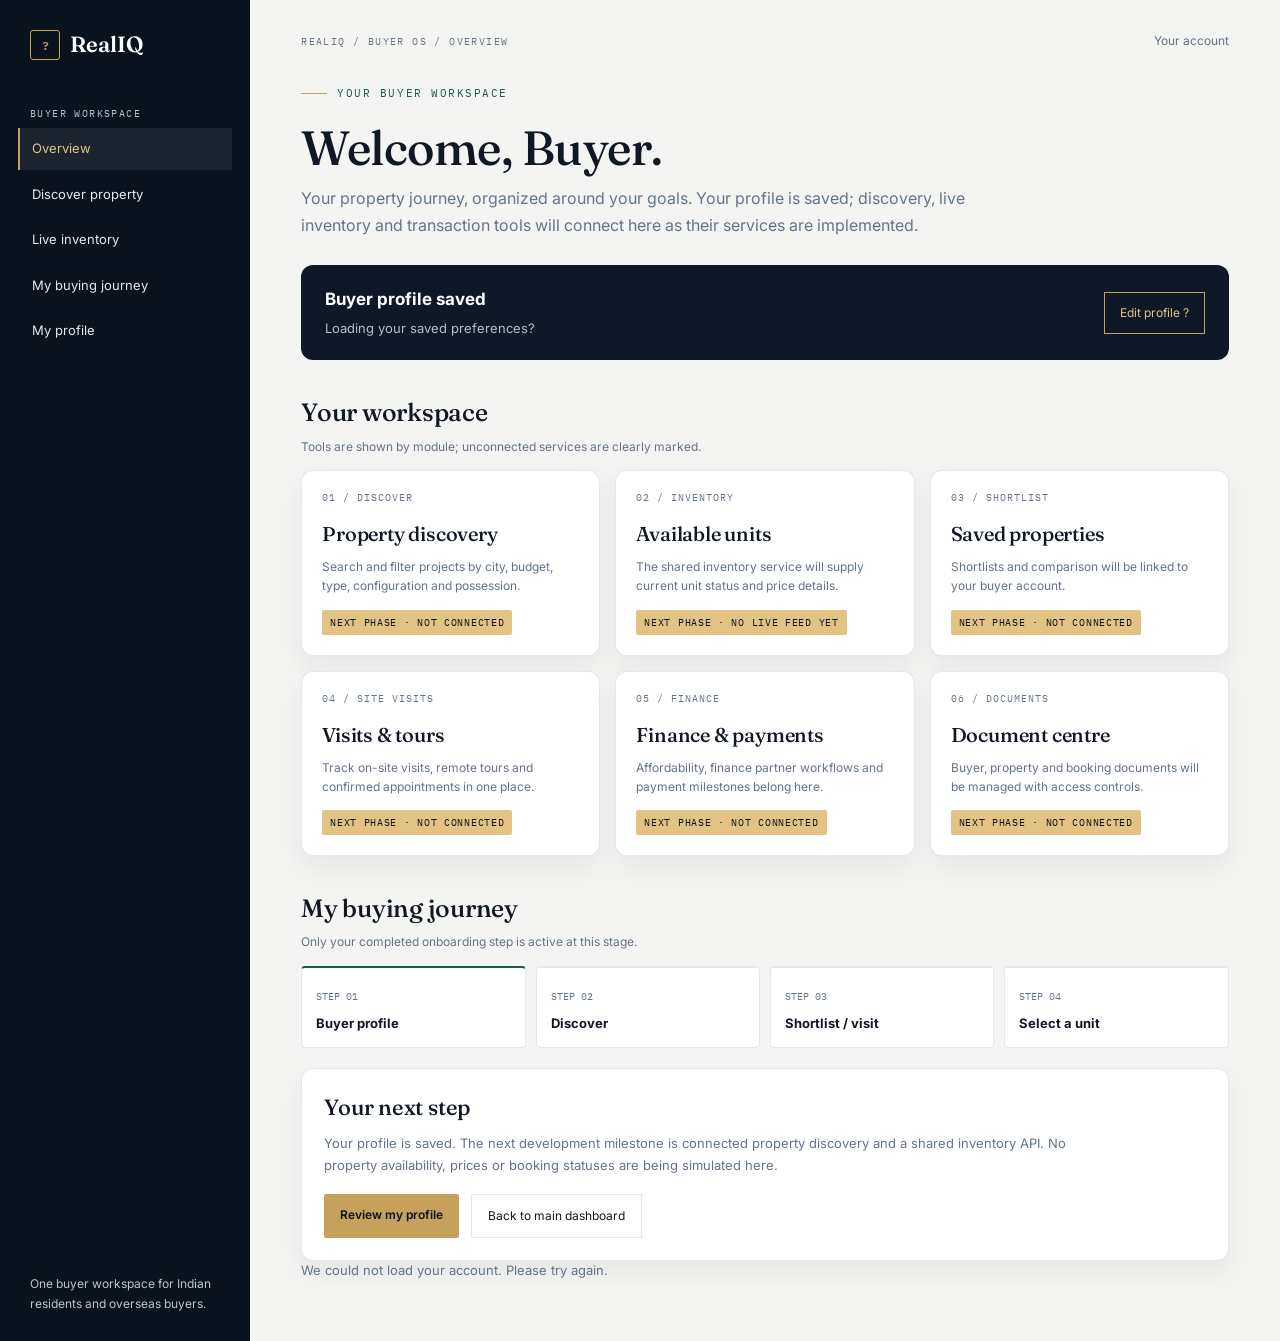
==== buyer-dashboard.html @ 3726ab75 "feat(buyer): add Buyer OS foundation" ====
<!DOCTYPE html>
<html lang="en">
<head>
  <meta charset="UTF-8">
  <meta name="viewport" content="width=device-width, initial-scale=1.0">
  <title>Buyer OS | RealIQ</title>
  <link rel="icon" type="image/svg+xml" href="/favicon.svg">
  <link rel="preconnect" href="https://fonts.googleapis.com">
  <link href="https://fonts.googleapis.com/css2?family=Fraunces:opsz,wght@9..144,300..700&family=Inter:wght@400;500;600;700&family=IBM+Plex+Mono:wght@400;500&display=swap" rel="stylesheet">
  <link rel="stylesheet" href="/styles.css">
  <style>
    body{min-height:100vh;background:var(--paper);color:var(--ink)}
    .layout{display:grid;grid-template-columns:250px minmax(0,1fr);min-height:100vh}
    .sidebar{background:var(--navy-950);color:var(--white);padding:28px 18px;display:flex;flex-direction:column}
    .sidebar .logo{color:var(--white);padding:0 12px 28px}
    .side-label{font:10px 'IBM Plex Mono',monospace;letter-spacing:.14em;text-transform:uppercase;color:#b9c3cc;padding:18px 12px 8px}
    .side-nav{display:grid;gap:4px}
    .side-nav a{display:block;padding:11px 12px;color:#e3e8eb;text-decoration:none;font-size:13px;border-left:2px solid transparent}
    .side-nav a.active{border-left-color:var(--brass);background:rgba(255,255,255,.07);color:var(--brass-light)}
    .side-nav a:hover{background:rgba(255,255,255,.06)}
    .side-bottom{margin-top:auto;padding:24px 12px 0;color:#bdc5cc;font-size:12px;line-height:1.6}
    .main{min-width:0;padding:32px clamp(18px,4vw,54px) 60px}
    .topbar{display:flex;align-items:center;justify-content:space-between;gap:16px;margin-bottom:36px}
    .breadcrumb{font:10px 'IBM Plex Mono',monospace;text-transform:uppercase;letter-spacing:.14em;color:var(--slate)}
    .user-chip{font-size:12px;color:var(--slate)}
    .eyebrow{font:11px 'IBM Plex Mono',monospace;letter-spacing:.14em;text-transform:uppercase;color:var(--emerald)}
    h1{font-size:clamp(34px,4vw,48px);line-height:1.1;margin:10px 0}
    .lead{max-width:670px;color:var(--slate);line-height:1.7}
    .profile-banner{margin:26px 0;background:var(--navy-900);color:var(--white);border-radius:12px;padding:22px 24px;display:flex;align-items:center;justify-content:space-between;gap:20px;flex-wrap:wrap}
    .profile-banner strong{display:block;font-size:17px;margin-bottom:5px}
    .profile-banner p{color:rgba(255,255,255,0.72);font-size:13px;margin:0;line-height:1.6}
    .edit-link{padding:11px 15px;border:1px solid var(--brass);color:var(--brass-light);text-decoration:none;font-size:12px;white-space:nowrap}
    .section-head{display:flex;align-items:end;justify-content:space-between;gap:14px;margin:34px 0 14px}
    .section-head h2{font-size:25px;margin:0}
    .section-head p{font-size:12px;color:var(--slate);margin:5px 0 0}
    .grid{display:grid;grid-template-columns:repeat(3,minmax(0,1fr));gap:15px}
    .tile{background:var(--white);border:1px solid var(--line);border-radius:12px;padding:20px;min-height:142px;box-shadow:0 12px 26px rgba(16,24,38,0.06);transition:transform .2s ease,box-shadow .2s ease}
    .tile-label{font:10px 'IBM Plex Mono',monospace;letter-spacing:.1em;text-transform:uppercase;color:var(--slate)}
    .tile h3{font-size:20px;margin:15px 0 8px}
    .tile p{font-size:12px;line-height:1.6;color:var(--slate);margin:0}
    .tile .coming{display:inline-block;margin-top:14px;font:10px 'IBM Plex Mono',monospace;text-transform:uppercase;letter-spacing:.07em;color:var(--navy-950);background:var(--brass-light);padding:6px 8px;border-radius:2px}
    .journey{display:grid;grid-template-columns:repeat(4,minmax(0,1fr));gap:10px}
    .journey-step{border:1px solid var(--line);border-top:2px solid var(--paper-dim);border-radius:4px;background:var(--white);padding:14px}
    .journey-step.current{border-top-color:var(--emerald)}
    .journey-step span{font:10px 'IBM Plex Mono',monospace;color:var(--slate)}
    .journey-step strong{display:block;font-size:13px;margin-top:8px}
    .next-panel{margin-top:20px;background:var(--white);border:1px solid var(--line);border-radius:12px;padding:22px;box-shadow:0 12px 26px rgba(16,24,38,0.06)}
    .next-panel h3{font-size:22px;margin:0 0 8px}
    .next-panel p{font-size:13px;color:var(--slate);line-height:1.7;margin:0;max-width:760px}
    .footer-actions{display:flex;gap:12px;flex-wrap:wrap;margin-top:18px}
    .action-link{display:inline-block;padding:12px 16px;background:var(--brass);color:var(--navy-950);border-radius:2px;text-decoration:none;font-size:12px;font-weight:600;transition:background .2s}
    .action-secondary{display:inline-block;padding:12px 16px;border:1px solid var(--line);color:var(--ink);text-decoration:none;font-size:12px}
    .status{color:var(--slate);font-size:13px}
    .selected-property-panel{margin:20px 0 28px;background:var(--navy-900);color:var(--white);border-radius:12px;padding:22px 24px}
    .selected-property-panel .eyebrow{color:var(--brass-light)}
    .selected-property-panel h2{font-size:24px;line-height:1.3;margin:10px 0}
    .selected-property-panel p{font-size:13px;line-height:1.7;color:rgba(255,255,255,.8);margin:6px 0}
    .selected-property-panel a{display:inline-block;margin-top:10px;color:var(--brass-light);font-size:12px;text-decoration:underline}
    @media(max-width:930px){.layout{grid-template-columns:200px minmax(0,1fr)}.grid{grid-template-columns:repeat(2,minmax(0,1fr))}.journey{grid-template-columns:repeat(2,minmax(0,1fr))}}
    @media(max-width:650px){.layout{grid-template-columns:1fr}.sidebar{padding:15px 16px}.sidebar .logo{padding:0 8px 10px}.side-label,.side-bottom{display:none}.side-nav{grid-template-columns:repeat(2,minmax(0,1fr))}.side-nav a{padding:8px}.main{padding-top:23px}.grid{grid-template-columns:1fr}.topbar{margin-bottom:25px}.journey{grid-template-columns:repeat(2,minmax(0,1fr))}}
  </style>
</head>
<body>
  <div class="layout">
    <aside class="sidebar">
      <a href="/" class="logo" style="text-decoration:none"><span class="mark">?</span>RealIQ</a>
      <div class="side-label">Buyer workspace</div>
      <nav class="side-nav" aria-label="Buyer navigation">
        <a href="/buyer/dashboard" class="active" aria-current="page">Overview</a>
        <a href="#discovery">Discover property</a>
        <a href="/inventory">Live inventory</a>
        <a href="#journey">My buying journey</a>
        <a href="/buyer/onboarding">My profile</a>
      </nav>
      <div class="side-bottom">One buyer workspace for Indian residents and overseas buyers.</div>
    </aside>

    <main class="main">
      <div class="topbar">
        <div class="breadcrumb">RealIQ / Buyer OS / Overview</div>
        <div class="user-chip" id="userLabel">Your account</div>
      </div>

      <section class="selected-property-panel" id="selectedPropertyPanel" hidden aria-live="polite">
        <div class="eyebrow">Selected property</div>
        <h2 id="selectedPropertyTitle">Checking property availability?</h2>
        <p id="selectedPropertyDetails"></p>
        <p>Your selection is not a reservation or purchase. No booking has been made.</p>
        <a href="/inventory">Back to available inventory</a>
      </section>

      <div class="eyebrow" id="buyerTypeLabel">Your buyer workspace</div>
      <h1>Welcome, <span id="buyerName">Buyer</span>.</h1>
      <p class="lead">Your property journey, organized around your goals. Your profile is saved; discovery, live inventory and transaction tools will connect here as their services are implemented.</p>

      <section class="profile-banner">
        <div>
          <strong id="profileSummary">Buyer profile saved</strong>
          <p id="profileDetails">Loading your saved preferences?</p>
        </div>
        <a class="edit-link" href="/buyer/onboarding">Edit profile ?</a>
      </section>

      <div class="section-head" id="discovery">
        <div>
          <h2>Your workspace</h2>
          <p>Tools are shown by module; unconnected services are clearly marked.</p>
        </div>
      </div>

      <div class="grid">
        <article class="tile">
          <div class="tile-label">01 / Discover</div>
          <h3>Property discovery</h3>
          <p>Search and filter projects by city, budget, type, configuration and possession.</p>
          <span class="coming">Next phase &middot; Not connected</span>
        </article>
        <article class="tile" id="inventory">
          <div class="tile-label">02 / Inventory</div>
          <h3>Available units</h3>
          <p>The shared inventory service will supply current unit status and price details.</p>
          <span class="coming">Next phase &middot; No live feed yet</span>
        </article>
        <article class="tile">
          <div class="tile-label">03 / Shortlist</div>
          <h3>Saved properties</h3>
          <p>Shortlists and comparison will be linked to your buyer account.</p>
          <span class="coming">Next phase &middot; Not connected</span>
        </article>
        <article class="tile">
          <div class="tile-label">04 / Site visits</div>
          <h3>Visits &amp; tours</h3>
          <p>Track on-site visits, remote tours and confirmed appointments in one place.</p>
          <span class="coming">Next phase &middot; Not connected</span>
        </article>
        <article class="tile">
          <div class="tile-label">05 / Finance</div>
          <h3>Finance &amp; payments</h3>
          <p>Affordability, finance partner workflows and payment milestones belong here.</p>
          <span class="coming">Next phase &middot; Not connected</span>
        </article>
        <article class="tile">
          <div class="tile-label">06 / Documents</div>
          <h3>Document centre</h3>
          <p>Buyer, property and booking documents will be managed with access controls.</p>
          <span class="coming">Next phase &middot; Not connected</span>
        </article>
      </div>

      <div class="section-head" id="journey">
        <div>
          <h2>My buying journey</h2>
          <p>Only your completed onboarding step is active at this stage.</p>
        </div>
      </div>
      <div class="journey">
        <div class="journey-step current"><span>STEP 01</span><strong>Buyer profile</strong></div>
        <div class="journey-step"><span>STEP 02</span><strong>Discover</strong></div>
        <div class="journey-step"><span>STEP 03</span><strong>Shortlist / visit</strong></div>
        <div class="journey-step"><span>STEP 04</span><strong>Select a unit</strong></div>
      </div>

      <section class="next-panel">
        <h3>Your next step</h3>
        <p>Your profile is saved. The next development milestone is connected property discovery and a shared inventory API. No property availability, prices or booking statuses are being simulated here.</p>
        <div class="footer-actions">
          <a class="action-link" href="/buyer/onboarding">Review my profile</a>
          <a class="action-secondary" href="/dashboard">Back to main dashboard</a>
        </div>
      </section>
      <p class="status" id="pageStatus" role="status" aria-live="polite"></p>
    </main>
  </div>

  <script>
    async function loadBuyerWorkspace() {
      const status = document.getElementById('pageStatus');
      try {
        const [sessionResponse, profileResponse] = await Promise.all([
          fetch('/api/session'),
          fetch('/api/buyer/profile')
        ]);

        if (sessionResponse.status === 401 || profileResponse.status === 401) {
          window.location.replace('/index.html#login');
          return;
        }
        if (!sessionResponse.ok || !profileResponse.ok) {
          throw new Error('We could not load your account. Please try again.');
        }

        const sessionData = await sessionResponse.json();
        const profileData = await profileResponse.json();
        const user = sessionData.user || {};
        const profile = profileData.profile;

        if (!sessionData.authenticated) {
          window.location.replace('/index.html#login');
          return;
        }
        if (!profile) {
          const params = new URLSearchParams({next: '/buyer'});
          const propertyId = new URLSearchParams(window.location.search).get('property_id');
          if (/^[1-9][0-9]{0,9}$/.test(propertyId || '')) params.set('property_id', propertyId);
          window.location.replace(`/buyer/onboarding?${params.toString().replace(/^next=\%2Fbuyer&?/, '')}`);
          return;
        }

        const isNri = profile.buyer_type === 'nri_overseas';
        document.getElementById('buyerTypeLabel').textContent =
          isNri ? 'NRI / Overseas Buyer OS' : 'Indian Resident Buyer OS';
        document.getElementById('buyerName').textContent =
          profile.full_name || user.fullName || 'Buyer';
        document.getElementById('userLabel').textContent =
          user.email || user.phone || 'Signed-in account';
        document.getElementById('profileSummary').textContent =
          isNri ? 'NRI / Overseas profile saved' : 'Indian Resident profile saved';

        const details = [
          profile.preferred_city ? 'Preferred city: ' + profile.preferred_city : null,
          isNri && profile.country_of_residence ? 'Residence: ' + profile.country_of_residence : null,
          isNri && profile.timezone ? 'Time zone: ' + profile.timezone : null,
          profile.purchase_purpose ? 'Purpose: ' + profile.purchase_purpose.replaceAll('_', ' ') : null
        ].filter(Boolean);
        document.getElementById('profileDetails').textContent =
          details.length ? details.join(' | ') : 'Your profile is saved. Add preferences whenever you are ready.';

        const selectionParams = new URLSearchParams(window.location.search);
        const selectedPropertyId = selectionParams.get('property_id');
        if (/^[1-9][0-9]{0,9}$/.test(selectedPropertyId || '')) {
          const panel = document.getElementById('selectedPropertyPanel');
          const title = document.getElementById('selectedPropertyTitle');
          const propertyDetails = document.getElementById('selectedPropertyDetails');
          panel.hidden = false;
          try {
            const inventoryResponse = await fetch('/api/buyer/inventory');
            const inventory = await inventoryResponse.json().catch(() => null);
            if (!inventoryResponse.ok || !Array.isArray(inventory)) throw new Error('Could not verify this property.');
            const selected = inventory.find((item) => String(item.id) === selectedPropertyId);
            if (!selected) {
              title.textContent = 'This property is no longer available';
              propertyDetails.textContent = 'It may have been sold, reserved, unpublished, or removed. Choose another property from inventory.';
            } else {
              title.textContent = selected.title;
              const price = selected.price_inr == null ? 'Price on enquiry' : new Intl.NumberFormat('en-IN', {style:'currency',currency:'INR',maximumFractionDigits:0}).format(selected.price_inr);
              propertyDetails.textContent = `${selected.city}, ${selected.state} ? ${price}`;
            }
          } catch (error) {
            title.textContent = 'Selected property could not be verified';
            propertyDetails.textContent = error.message || 'Please check available inventory.';
          }
        }
      } catch (error) {
        status.textContent = error.message || 'Could not load your Buyer OS.';
      }
    }

    loadBuyerWorkspace();
  </script>
</body>
</html>
---- styles.css ----
:root{
    --navy-950:#0a121e;
    --navy-900:#0e1826;
    --navy-800:#16273d;
    --navy-700:#223752;
    --paper:#f4f5f2;
    --paper-dim:#e8e9e4;
    --brass:#c6a15b;
    --brass-light:#e2c384;
    --emerald:#1e5c4a;
    --slate:#64748b;
    --ink:#101826;
    --white:#ffffff;
    --line: rgba(16,24,38,0.1);
    --line-light: rgba(255,255,255,0.14);
  }
  *{box-sizing:border-box; margin:0; padding:0;}
  html{scroll-behavior:smooth;}
  body{
    background:var(--paper);
    color:var(--ink);
    font-family:'Inter',sans-serif;
    -webkit-font-smoothing:antialiased;
    line-height:1.5;
  }
  img{max-width:100%; display:block;}
  a{color:inherit; text-decoration:none;}
  .mono{font-family:'IBM Plex Mono',monospace;}
  .wrap{max-width:1240px; margin:0 auto; padding:0 32px;}
  h1,h2,h3{font-family:'Fraunces',serif; font-weight:500; letter-spacing:-0.01em; color:var(--ink);}

  ::selection{background:var(--brass); color:var(--navy-950);}
  :focus-visible{outline:2px solid var(--brass); outline-offset:3px;}

  /* ---------- HEADER ---------- */
  header{
    position:sticky; top:0; z-index:100;
    background:rgba(10,18,30,0.92);
    backdrop-filter:blur(10px);
    border-bottom:1px solid var(--line-light);
  }
  .nav{
    display:flex; align-items:center; justify-content:space-between;
    height:74px; max-width:1240px; margin:0 auto; padding:0 32px;
  }
  .logo{
    display:flex; align-items:center; gap:10px;
    font-family:'Fraunces',serif; font-size:22px; color:var(--white); font-weight:600;
  }
  .logo .mark{
    width:30px; height:30px; border:1.5px solid var(--brass); border-radius:3px;
    display:flex; align-items:center; justify-content:center;
    color:var(--brass); font-family:'IBM Plex Mono',monospace; font-size:12px;
    transform:rotate(0deg);
  }
  nav.links{display:flex; gap:30px; align-items:center;}
  nav.links a{
    font-size:14px; color:rgba(255,255,255,0.72); font-weight:500;
    transition:color .2s;
  }
  nav.links a:hover{color:var(--brass-light);}
  .nav-cta{display:flex; align-items:center; gap:14px;}
  .btn{
    font-family:'Inter',sans-serif; font-weight:600; font-size:14px;
    padding:11px 22px; border-radius:2px; cursor:pointer;
    border:1px solid transparent; transition:all .2s ease; display:inline-block;
  }
  .btn-ghost{color:rgba(255,255,255,0.85); border-color:var(--line-light);}
  .btn-ghost:hover{border-color:var(--brass); color:var(--brass-light);}
  .btn-brass{background:var(--brass); color:var(--navy-950);}
  .btn-brass:hover{background:var(--brass-light);}
  .btn-outline-dark{border:1px solid var(--ink); color:var(--ink); background:transparent;}
  .btn-outline-dark:hover{background:var(--ink); color:var(--white);}

  /* ---------- HERO ---------- */
  .hero{
    background:var(--navy-950);
    position:relative; overflow:hidden;
    padding:96px 0 0;
  }
  .hero-grid{
    display:grid; grid-template-columns:1.05fr 1fr; gap:56px; align-items:center;
    max-width:1240px; margin:0 auto; padding:0 32px 0;
  }
  .eyebrow{
    font-family:'IBM Plex Mono',monospace; font-size:12px; letter-spacing:.14em;
    text-transform:uppercase; color:var(--brass-light); margin-bottom:22px;
    display:flex; align-items:center; gap:10px;
  }
  .eyebrow::before{content:''; width:26px; height:1px; background:var(--brass);}
  .hero h1{
    font-size:56px; line-height:1.04; color:var(--white); font-weight:500;
    letter-spacing:-0.02em; margin-bottom:22px;
  }
  .hero h1 em{color:var(--brass-light); font-style:italic; font-weight:400;}
  .hero p.lede{
    font-size:17px; color:rgba(255,255,255,0.6); max-width:460px; margin-bottom:36px;
    line-height:1.65;
  }

  /* search card */
  .search-card{
    background:var(--white); border-radius:4px; padding:6px; box-shadow:0 24px 60px rgba(0,0,0,0.35);
    margin-bottom:18px;
  }
  .search-tabs{display:flex; gap:2px; padding:8px 8px 0;}
  .search-tab{
    font-size:12.5px; font-weight:600; padding:9px 16px; border-radius:3px 3px 0 0;
    color:var(--slate); cursor:pointer; font-family:'IBM Plex Mono',monospace;
    letter-spacing:.03em;
  }
  .search-tab.active{background:var(--paper); color:var(--ink);}
  .search-row{display:flex; gap:8px; padding:10px;}
  .search-row input{
    flex:1; border:none; background:var(--paper); border-radius:2px;
    padding:15px 16px; font-size:15px; font-family:'Inter',sans-serif; color:var(--ink);
  }
  .search-row input:focus{outline:2px solid var(--brass);}
  .search-row button{
    background:var(--navy-950); color:var(--white); border:none; border-radius:2px;
    padding:0 24px; font-weight:600; font-size:14px; cursor:pointer; transition:background .2s;
  }
  .search-row button:hover{background:var(--navy-800);}

  .parse-strip{
    font-family:'IBM Plex Mono',monospace; font-size:12.5px; color:var(--slate);
    background:var(--paper-dim); border-radius:0 0 2px 2px; padding:12px 16px;
    display:flex; flex-wrap:wrap; gap:8px 6px; align-items:center; min-height:20px;
  }
  .parse-strip .arrow{color:var(--brass); margin-right:2px;}
  .token{
    background:var(--white); border:1px solid var(--line); border-radius:20px;
    padding:4px 11px; color:var(--navy-800); font-size:11.5px; white-space:nowrap;
  }
  .token b{color:var(--emerald); font-weight:600;}

  .hero-stats{display:flex; gap:38px; margin-top:8px;}
  .hero-stats div{border-left:1px solid var(--line-light); padding-left:16px;}
  .hero-stats .num{font-family:'Fraunces',serif; font-size:26px; color:var(--white);}
  .hero-stats .lbl{font-size:12px; color:rgba(255,255,255,0.5); margin-top:2px;}

  /* hero image */
  .hero-visual{position:relative; height:560px;}
  .hero-visual img{
    width:100%; height:100%; object-fit:cover; border-radius:4px;
  }
  .hero-tag{
    position:absolute; bottom:28px; left:28px; right:28px;
    background:rgba(10,18,30,0.82); backdrop-filter:blur(6px);
    border:1px solid var(--line-light); border-radius:3px; padding:18px 20px;
    display:flex; justify-content:space-between; align-items:center;
  }
  .hero-tag .t1{color:var(--white); font-size:14px; font-weight:600;}
  .hero-tag .t2{color:rgba(255,255,255,0.55); font-size:12px; margin-top:3px;}
  .badge-verified{
    font-family:'IBM Plex Mono',monospace; font-size:10.5px; color:var(--navy-950);
    background:var(--brass); padding:5px 10px; border-radius:20px; letter-spacing:.03em;
  }
  .hero-float{
    position:absolute; top:26px; right:-14px; background:var(--white); border-radius:3px;
    padding:14px 18px; box-shadow:0 16px 40px rgba(0,0,0,0.25); width:190px;
  }
  .hero-float .lbl{font-family:'IBM Plex Mono',monospace; font-size:10px; color:var(--slate); text-transform:uppercase; letter-spacing:.06em;}
  .hero-float .val{font-family:'Fraunces',serif; font-size:22px; color:var(--ink); margin-top:4px;}
  .hero-float .sub{font-size:11px; color:var(--emerald); margin-top:4px; font-weight:600;}

  .hero-bottom-space{height:70px;}

  /* ---------- ROLE SECTION ---------- */
  section{padding:96px 0;}
  .section-head{max-width:640px; margin-bottom:56px;}
  .section-head .eyebrow{color:var(--emerald);}
  .section-head .eyebrow::before{background:var(--emerald);}
  .section-head h2{font-size:36px; color:var(--ink);}
  .section-head p{color:var(--slate); margin-top:14px; font-size:16px; line-height:1.6;}

  .role-grid{display:grid; grid-template-columns:repeat(3,1fr); gap:24px; background:var(--line); border:1px solid var(--line);}
  .role-card{background:var(--paper); padding:32px 26px; transition:background .25s;}
  .role-card:hover{background:var(--white);}
  .role-tag{
    font-family:'IBM Plex Mono',monospace; font-size:11px; letter-spacing:.08em;
    color:var(--brass); text-transform:uppercase; margin-bottom:18px; display:block;
  }
  .role-card h3{font-size:20px; margin-bottom:12px;}
  .role-card ul{list-style:none;}
  .role-card li{
    font-size:13.5px; color:var(--slate); padding:7px 0; border-top:1px solid var(--line);
    display:flex; gap:8px;
  }
  .role-card li:first-of-type{border-top:none;}
  .role-card li::before{content:'—'; color:var(--brass);}

  /* ---------- LISTINGS ---------- */
  .listings-head{display:flex; justify-content:space-between; align-items:flex-end; margin-bottom:44px;}
  .listing-grid{display:grid; grid-template-columns:repeat(3,1fr); gap:26px;}
  .listing-card{
    background:var(--white); border:1px solid var(--line); border-radius:4px; overflow:hidden;
    transition:transform .25s ease, box-shadow .25s ease;
  }
  .listing-card:hover{transform:translateY(-5px); box-shadow:0 20px 40px rgba(16,24,38,0.12);}
  .listing-img{height:220px; position:relative; overflow:hidden;}
  .listing-img img{width:100%; height:100%; object-fit:cover;}
  .listing-status{
    position:absolute; top:14px; left:14px; background:var(--white); padding:5px 11px;
    font-family:'IBM Plex Mono',monospace; font-size:10.5px; border-radius:20px; letter-spacing:.03em;
  }
  .listing-body{padding:22px;}
  .listing-price{font-family:'Fraunces',serif; font-size:24px; color:var(--ink); margin-bottom:4px;}
  .listing-loc{font-size:13px; color:var(--slate); margin-bottom:16px;}
  .listing-meta{display:flex; gap:14px; font-family:'IBM Plex Mono',monospace; font-size:11.5px; color:var(--navy-800); border-top:1px solid var(--line); padding-top:14px;}
  .listing-meta span b{color:var(--brass); }

  /* ---------- STATS BAND ---------- */
  .stats-band{
    position:relative; padding:110px 0; background:var(--navy-950); overflow:hidden;
  }
  .stats-band .bg-img{
    position:absolute; inset:0; width:100%; height:100%; object-fit:cover; opacity:0.34;
  }
  .stats-band::after{
    content:''; position:absolute; inset:0;
    background:linear-gradient(180deg, rgba(10,18,30,0.75), rgba(10,18,30,0.92));
  }
  .stats-inner{position:relative; z-index:2;}
  .stats-inner h2{color:var(--white); font-size:32px; max-width:560px; margin-bottom:52px;}
  .stat-row{display:grid; grid-template-columns:repeat(4,1fr); gap:30px;}
  .stat-row .num{font-family:'Fraunces',serif; font-size:44px; color:var(--brass-light);}
  .stat-row .lbl{font-family:'IBM Plex Mono',monospace; font-size:12px; color:rgba(255,255,255,0.55); margin-top:8px; letter-spacing:.03em;}

  /* ---------- LOGIN ---------- */
  .login-section{background:var(--white); padding:0;}
  .login-grid{display:grid; grid-template-columns:1fr 1fr; min-height:680px;}
  .login-visual{position:relative;}
  .login-visual img{width:100%; height:100%; object-fit:cover; position:absolute; inset:0;}
  .login-visual .overlay{
    position:relative; z-index:2; height:100%; display:flex; flex-direction:column; justify-content:flex-end;
    padding:52px; background:linear-gradient(0deg, rgba(10,18,30,0.88) 0%, rgba(10,18,30,0.1) 55%);
  }
  .login-visual blockquote{
    font-family:'Fraunces',serif; font-size:24px; color:var(--white); font-style:italic;
    line-height:1.4; max-width:420px;
  }
  .login-visual .attribution{
    margin-top:18px; font-size:13px; color:rgba(255,255,255,0.6);
    font-family:'IBM Plex Mono',monospace;
  }

  .login-form-wrap{
    display:flex; align-items:center; justify-content:center; padding:60px;
  }
  .login-form{width:100%; max-width:400px;}
  .login-form .eyebrow{color:var(--emerald); margin-bottom:16px;}
  .login-form .eyebrow::before{background:var(--emerald);}
  .login-form h2{font-size:32px; margin-bottom:8px;}
  .login-form > p{color:var(--slate); font-size:14.5px; margin-bottom:30px;}

  .role-switch{display:grid; grid-template-columns:repeat(4,1fr); gap:6px; margin-bottom:30px;}
  .role-switch button{
    font-family:'IBM Plex Mono',monospace; font-size:10.5px; letter-spacing:.02em;
    padding:10px 4px; border:1px solid var(--line); background:transparent; color:var(--slate);
    cursor:pointer; border-radius:2px; transition:all .2s; text-transform:uppercase;
  }
  .role-switch button.active{background:var(--ink); color:var(--white); border-color:var(--ink);}

  .field{margin-bottom:18px;}
  .field label{
    display:block; font-size:12px; font-weight:600; color:var(--ink); margin-bottom:7px;
    font-family:'IBM Plex Mono',monospace; letter-spacing:.02em; text-transform:uppercase; font-size:11px;
  }
  .field input{
    width:100%; padding:13px 14px; border:1px solid var(--line); border-radius:2px;
    font-size:14.5px; font-family:'Inter',sans-serif; background:var(--paper);
    transition:border-color .2s;
  }
  .field input:focus{border-color:var(--brass); outline:none; background:var(--white);}

  .form-row-between{display:flex; justify-content:space-between; align-items:center; font-size:13px; margin-bottom:26px;}
  .form-row-between label{display:flex; align-items:center; gap:7px; color:var(--slate);}
  .form-row-between a{color:var(--emerald); font-weight:600;}

  .submit-btn{
    width:100%; padding:15px; background:var(--ink); color:var(--white); border:none;
    border-radius:2px; font-weight:600; font-size:14.5px; cursor:pointer; transition:background .2s;
    font-family:'Inter',sans-serif;
  }
  .submit-btn:hover{background:var(--navy-800);}

  .divider{display:flex; align-items:center; gap:14px; margin:24px 0; color:var(--slate); font-size:12px;}
  .divider::before, .divider::after{content:''; flex:1; height:1px; background:var(--line);}

  .alt-login{display:grid; grid-template-columns:1fr 1fr; gap:10px;}
  .alt-login button{
    padding:12px; border:1px solid var(--line); background:var(--white); border-radius:2px;
    font-size:13px; font-weight:600; cursor:pointer; color:var(--ink); transition:border-color .2s;
  }
  .alt-login button:hover{border-color:var(--ink);}

  .signup-note{text-align:center; margin-top:26px; font-size:13.5px; color:var(--slate);}
  .signup-note a{color:var(--emerald); font-weight:600;}

  .form-msg{
    display:none; margin-top:16px; padding:12px 14px; border-radius:2px; font-size:13px;
    background:#eef6f1; color:var(--emerald); border:1px solid #cfe6da;
    font-family:'IBM Plex Mono',monospace;
  }

  /* ---------- FOOTER ---------- */
  footer{background:var(--navy-950); padding:64px 0 30px;}
  .footer-grid{display:grid; grid-template-columns:1.4fr 1fr 1fr 1fr; gap:40px; padding-bottom:44px; border-bottom:1px solid var(--line-light);}
  footer .logo{margin-bottom:16px;}
  footer p.desc{color:rgba(255,255,255,0.5); font-size:13.5px; max-width:280px; line-height:1.6;}
  footer h4{
    font-family:'IBM Plex Mono',monospace; font-size:11px; text-transform:uppercase;
    letter-spacing:.08em; color:var(--brass-light); margin-bottom:18px;
  }
  footer ul{list-style:none;}
  footer li{margin-bottom:11px;}
  footer li a{color:rgba(255,255,255,0.6); font-size:13.5px; transition:color .2s;}
  footer li a:hover{color:var(--white);}
  .footer-bottom{
    display:flex; justify-content:space-between; padding-top:26px;
    font-size:12.5px; color:rgba(255,255,255,0.4); font-family:'IBM Plex Mono',monospace;
  }

  /* ---------- RESPONSIVE ---------- */
  @media (max-width:980px){
    .hero-grid{grid-template-columns:1fr;}
    .hero-visual{height:380px; margin-top:20px;}
    .hero-float{display:none;}
    .role-grid{grid-template-columns:repeat(2,1fr);}
    .listing-grid{grid-template-columns:1fr;}
    .stat-row{grid-template-columns:repeat(2,1fr); row-gap:30px;}
    .login-grid{grid-template-columns:1fr;}
    .login-visual{height:280px;}
    .footer-grid{grid-template-columns:1fr 1fr;}
    nav.links{display:none;}
    .hero h1{font-size:38px;}
  }

/* ---------- search hint / no-token state ---------- */
.parse-strip .hint{
  color:var(--slate); font-style:italic; font-size:12px;
}

/* ---------- REGISTER PAGE ---------- */
.register-section{background:var(--paper); padding:70px 0 100px;}
.register-wrap{max-width:760px; margin:0 auto; background:var(--white); border:1px solid var(--line); border-radius:4px; padding:48px 52px;}
.register-wrap .eyebrow{color:var(--emerald); margin-bottom:16px;}
.register-wrap .eyebrow::before{background:var(--emerald);}
.register-wrap h2{font-size:32px; margin-bottom:8px;}
.register-wrap > p.sub{color:var(--slate); font-size:14.5px; margin-bottom:32px;}

.role-select-grid{display:grid; grid-template-columns:repeat(4,1fr); gap:10px; margin-bottom:34px;}
.role-select-card{
  border:1px solid var(--line); border-radius:3px; padding:16px 12px; cursor:pointer;
  text-align:center; transition:all .2s; background:var(--paper);
}
.role-select-card:hover{border-color:var(--brass);}
.role-select-card.active{border-color:var(--ink); background:var(--ink); }
.role-select-card.active .rsc-title, .role-select-card.active .rsc-sub{color:var(--white);}
.role-select-card .rsc-title{font-weight:600; font-size:13.5px; margin-top:2px;}
.role-select-card .rsc-sub{font-family:'IBM Plex Mono',monospace; font-size:10px; color:var(--slate); margin-top:4px; text-transform:uppercase; letter-spacing:.04em;}

.form-2col{display:grid; grid-template-columns:1fr 1fr; gap:18px;}
.role-fields{
  border-left:2px solid var(--brass); background:var(--paper); padding:18px 20px; margin:6px 0 24px;
  border-radius:0 3px 3px 0;
}
.role-fields .rf-label{
  font-family:'IBM Plex Mono',monospace; font-size:11px; text-transform:uppercase; letter-spacing:.06em;
  color:var(--brass); margin-bottom:14px; display:block;
}
.terms-row{display:flex; align-items:flex-start; gap:10px; font-size:13px; color:var(--slate); margin:22px 0 26px;}
.terms-row a{color:var(--emerald); font-weight:600;}
.terms-row input{margin-top:3px;}

@media (max-width:760px){
  .register-wrap{padding:34px 24px;}
  .form-2col{grid-template-columns:1fr;}
  .role-select-grid{grid-template-columns:repeat(2,1fr);}
}
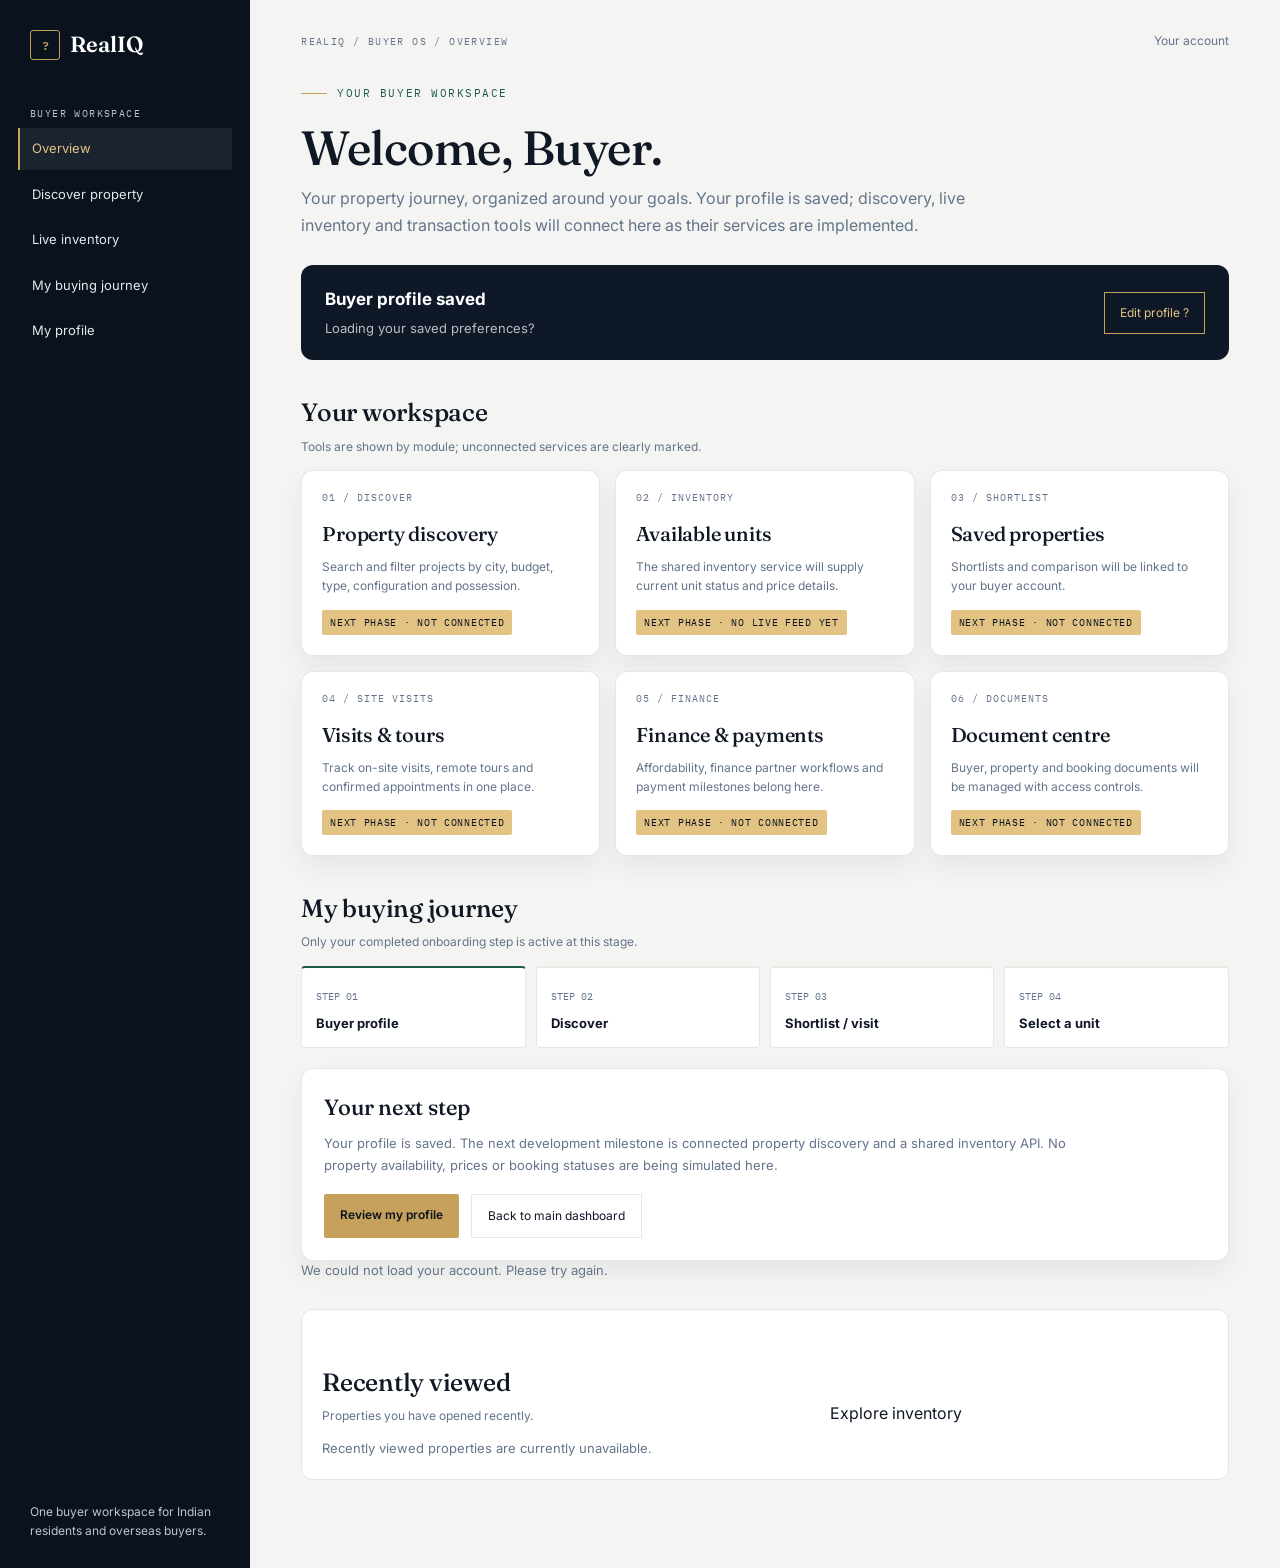
==== commit 352bb9f4: "feat(buyer): add saved searches and recently viewed properties" ====
--- a/buyer-dashboard.html
+++ b/buyer-dashboard.html
@@ -1,261 +1,797 @@
 <!DOCTYPE html>
+
 <html lang="en">
+
 <head>
+
   <meta charset="UTF-8">
+
   <meta name="viewport" content="width=device-width, initial-scale=1.0">
+
   <title>Buyer OS | RealIQ</title>
+
   <link rel="icon" type="image/svg+xml" href="/favicon.svg">
+
   <link rel="preconnect" href="https://fonts.googleapis.com">
+
   <link href="https://fonts.googleapis.com/css2?family=Fraunces:opsz,wght@9..144,300..700&family=Inter:wght@400;500;600;700&family=IBM+Plex+Mono:wght@400;500&display=swap" rel="stylesheet">
+
   <link rel="stylesheet" href="/styles.css">
+
   <style>
+
     body{min-height:100vh;background:var(--paper);color:var(--ink)}
+
     .layout{display:grid;grid-template-columns:250px minmax(0,1fr);min-height:100vh}
+
     .sidebar{background:var(--navy-950);color:var(--white);padding:28px 18px;display:flex;flex-direction:column}
+
     .sidebar .logo{color:var(--white);padding:0 12px 28px}
+
     .side-label{font:10px 'IBM Plex Mono',monospace;letter-spacing:.14em;text-transform:uppercase;color:#b9c3cc;padding:18px 12px 8px}
+
     .side-nav{display:grid;gap:4px}
+
     .side-nav a{display:block;padding:11px 12px;color:#e3e8eb;text-decoration:none;font-size:13px;border-left:2px solid transparent}
+
     .side-nav a.active{border-left-color:var(--brass);background:rgba(255,255,255,.07);color:var(--brass-light)}
+
     .side-nav a:hover{background:rgba(255,255,255,.06)}
+
     .side-bottom{margin-top:auto;padding:24px 12px 0;color:#bdc5cc;font-size:12px;line-height:1.6}
+
     .main{min-width:0;padding:32px clamp(18px,4vw,54px) 60px}
+
     .topbar{display:flex;align-items:center;justify-content:space-between;gap:16px;margin-bottom:36px}
+
     .breadcrumb{font:10px 'IBM Plex Mono',monospace;text-transform:uppercase;letter-spacing:.14em;color:var(--slate)}
+
     .user-chip{font-size:12px;color:var(--slate)}
+
     .eyebrow{font:11px 'IBM Plex Mono',monospace;letter-spacing:.14em;text-transform:uppercase;color:var(--emerald)}
+
     h1{font-size:clamp(34px,4vw,48px);line-height:1.1;margin:10px 0}
+
     .lead{max-width:670px;color:var(--slate);line-height:1.7}
+
     .profile-banner{margin:26px 0;background:var(--navy-900);color:var(--white);border-radius:12px;padding:22px 24px;display:flex;align-items:center;justify-content:space-between;gap:20px;flex-wrap:wrap}
+
     .profile-banner strong{display:block;font-size:17px;margin-bottom:5px}
+
     .profile-banner p{color:rgba(255,255,255,0.72);font-size:13px;margin:0;line-height:1.6}
+
     .edit-link{padding:11px 15px;border:1px solid var(--brass);color:var(--brass-light);text-decoration:none;font-size:12px;white-space:nowrap}
+
     .section-head{display:flex;align-items:end;justify-content:space-between;gap:14px;margin:34px 0 14px}
+
     .section-head h2{font-size:25px;margin:0}
+
     .section-head p{font-size:12px;color:var(--slate);margin:5px 0 0}
+
     .grid{display:grid;grid-template-columns:repeat(3,minmax(0,1fr));gap:15px}
+
     .tile{background:var(--white);border:1px solid var(--line);border-radius:12px;padding:20px;min-height:142px;box-shadow:0 12px 26px rgba(16,24,38,0.06);transition:transform .2s ease,box-shadow .2s ease}
+
     .tile-label{font:10px 'IBM Plex Mono',monospace;letter-spacing:.1em;text-transform:uppercase;color:var(--slate)}
+
     .tile h3{font-size:20px;margin:15px 0 8px}
+
     .tile p{font-size:12px;line-height:1.6;color:var(--slate);margin:0}
+
     .tile .coming{display:inline-block;margin-top:14px;font:10px 'IBM Plex Mono',monospace;text-transform:uppercase;letter-spacing:.07em;color:var(--navy-950);background:var(--brass-light);padding:6px 8px;border-radius:2px}
+
     .journey{display:grid;grid-template-columns:repeat(4,minmax(0,1fr));gap:10px}
+
     .journey-step{border:1px solid var(--line);border-top:2px solid var(--paper-dim);border-radius:4px;background:var(--white);padding:14px}
+
     .journey-step.current{border-top-color:var(--emerald)}
+
     .journey-step span{font:10px 'IBM Plex Mono',monospace;color:var(--slate)}
+
     .journey-step strong{display:block;font-size:13px;margin-top:8px}
+
     .next-panel{margin-top:20px;background:var(--white);border:1px solid var(--line);border-radius:12px;padding:22px;box-shadow:0 12px 26px rgba(16,24,38,0.06)}
+
     .next-panel h3{font-size:22px;margin:0 0 8px}
+
     .next-panel p{font-size:13px;color:var(--slate);line-height:1.7;margin:0;max-width:760px}
+
     .footer-actions{display:flex;gap:12px;flex-wrap:wrap;margin-top:18px}
+
     .action-link{display:inline-block;padding:12px 16px;background:var(--brass);color:var(--navy-950);border-radius:2px;text-decoration:none;font-size:12px;font-weight:600;transition:background .2s}
+
     .action-secondary{display:inline-block;padding:12px 16px;border:1px solid var(--line);color:var(--ink);text-decoration:none;font-size:12px}
+
     .status{color:var(--slate);font-size:13px}
+
     .selected-property-panel{margin:20px 0 28px;background:var(--navy-900);color:var(--white);border-radius:12px;padding:22px 24px}
+
     .selected-property-panel .eyebrow{color:var(--brass-light)}
+
     .selected-property-panel h2{font-size:24px;line-height:1.3;margin:10px 0}
+
     .selected-property-panel p{font-size:13px;line-height:1.7;color:rgba(255,255,255,.8);margin:6px 0}
+
     .selected-property-panel a{display:inline-block;margin-top:10px;color:var(--brass-light);font-size:12px;text-decoration:underline}
+
     @media(max-width:930px){.layout{grid-template-columns:200px minmax(0,1fr)}.grid{grid-template-columns:repeat(2,minmax(0,1fr))}.journey{grid-template-columns:repeat(2,minmax(0,1fr))}}
+
     @media(max-width:650px){.layout{grid-template-columns:1fr}.sidebar{padding:15px 16px}.sidebar .logo{padding:0 8px 10px}.side-label,.side-bottom{display:none}.side-nav{grid-template-columns:repeat(2,minmax(0,1fr))}.side-nav a{padding:8px}.main{padding-top:23px}.grid{grid-template-columns:1fr}.topbar{margin-bottom:25px}.journey{grid-template-columns:repeat(2,minmax(0,1fr))}}
+
   </style>
+
+
+
+  <style>
+
+    .saved-searches-panel, .recently-viewed-section {
+
+      margin: 28px 0;
+
+      padding: 20px;
+
+      border: 1px solid #e3e7ed;
+
+      border-radius: 12px;
+
+      background: #fff;
+
+    }
+
+    .saved-searches-heading {
+
+      display: flex;
+
+      align-items: center;
+
+      justify-content: space-between;
+
+      flex-wrap: wrap;
+
+      gap: 12px;
+
+    }
+
+    .saved-searches-heading p, .saved-search-card p,
+
+    .recently-viewed-card p { color: #64748b; }
+
+    .saved-searches-list, .recently-viewed-grid {
+
+      display: grid;
+
+      grid-template-columns: repeat(auto-fit, minmax(220px, 1fr));
+
+      gap: 12px;
+
+    }
+
+    .saved-search-card, .recently-viewed-card {
+
+      padding: 16px;
+
+      border: 1px solid #e3e7ed;
+
+      border-radius: 10px;
+
+      min-width: 0;
+
+    }
+
+    .saved-search-actions {
+
+      display: flex;
+
+      gap: 8px;
+
+      margin-top: 12px;
+
+    }
+
+    .saved-search-actions button {
+
+      padding: 8px 12px;
+
+      cursor: pointer;
+
+    }
+
+    .saved-search-delete { color: #a12b2b; }
+
+    .recently-viewed-link {
+
+      display: block;
+
+      color: inherit;
+
+      text-decoration: none;
+
+    }
+
+    .recently-viewed-link:hover { text-decoration: underline; }
+
+    .recently-viewed-price { font-weight: 700; }
+
+    @media (max-width: 600px) {
+
+      .saved-searches-panel, .recently-viewed-section { padding: 14px; }
+
+    }
+
+  </style>
+
+
+
 </head>
+
 <body>
+
   <div class="layout">
+
     <aside class="sidebar">
+
       <a href="/" class="logo" style="text-decoration:none"><span class="mark">?</span>RealIQ</a>
+
       <div class="side-label">Buyer workspace</div>
+
       <nav class="side-nav" aria-label="Buyer navigation">
+
         <a href="/buyer/dashboard" class="active" aria-current="page">Overview</a>
+
         <a href="#discovery">Discover property</a>
+
         <a href="/inventory">Live inventory</a>
+
         <a href="#journey">My buying journey</a>
+
         <a href="/buyer/onboarding">My profile</a>
+
       </nav>
+
       <div class="side-bottom">One buyer workspace for Indian residents and overseas buyers.</div>
+
     </aside>
 
+
+
     <main class="main">
+
       <div class="topbar">
+
         <div class="breadcrumb">RealIQ / Buyer OS / Overview</div>
+
         <div class="user-chip" id="userLabel">Your account</div>
+
       </div>
 
+
+
       <section class="selected-property-panel" id="selectedPropertyPanel" hidden aria-live="polite">
+
         <div class="eyebrow">Selected property</div>
+
         <h2 id="selectedPropertyTitle">Checking property availability?</h2>
+
         <p id="selectedPropertyDetails"></p>
+
         <p>Your selection is not a reservation or purchase. No booking has been made.</p>
+
         <a href="/inventory">Back to available inventory</a>
+
       </section>
 
+
+
       <div class="eyebrow" id="buyerTypeLabel">Your buyer workspace</div>
+
       <h1>Welcome, <span id="buyerName">Buyer</span>.</h1>
+
       <p class="lead">Your property journey, organized around your goals. Your profile is saved; discovery, live inventory and transaction tools will connect here as their services are implemented.</p>
 
+
+
       <section class="profile-banner">
+
         <div>
+
           <strong id="profileSummary">Buyer profile saved</strong>
+
           <p id="profileDetails">Loading your saved preferences?</p>
+
         </div>
+
         <a class="edit-link" href="/buyer/onboarding">Edit profile ?</a>
+
       </section>
 
+
+
       <div class="section-head" id="discovery">
+
         <div>
+
           <h2>Your workspace</h2>
+
           <p>Tools are shown by module; unconnected services are clearly marked.</p>
+
         </div>
+
       </div>
 
+
+
       <div class="grid">
+
         <article class="tile">
+
           <div class="tile-label">01 / Discover</div>
+
           <h3>Property discovery</h3>
+
           <p>Search and filter projects by city, budget, type, configuration and possession.</p>
+
           <span class="coming">Next phase &middot; Not connected</span>
+
         </article>
+
         <article class="tile" id="inventory">
+
           <div class="tile-label">02 / Inventory</div>
+
           <h3>Available units</h3>
+
           <p>The shared inventory service will supply current unit status and price details.</p>
+
           <span class="coming">Next phase &middot; No live feed yet</span>
+
         </article>
+
         <article class="tile">
+
           <div class="tile-label">03 / Shortlist</div>
+
           <h3>Saved properties</h3>
+
           <p>Shortlists and comparison will be linked to your buyer account.</p>
+
           <span class="coming">Next phase &middot; Not connected</span>
+
         </article>
+
         <article class="tile">
+
           <div class="tile-label">04 / Site visits</div>
+
           <h3>Visits &amp; tours</h3>
+
           <p>Track on-site visits, remote tours and confirmed appointments in one place.</p>
+
           <span class="coming">Next phase &middot; Not connected</span>
+
         </article>
+
         <article class="tile">
+
           <div class="tile-label">05 / Finance</div>
+
           <h3>Finance &amp; payments</h3>
+
           <p>Affordability, finance partner workflows and payment milestones belong here.</p>
+
           <span class="coming">Next phase &middot; Not connected</span>
+
         </article>
+
         <article class="tile">
+
           <div class="tile-label">06 / Documents</div>
+
           <h3>Document centre</h3>
+
           <p>Buyer, property and booking documents will be managed with access controls.</p>
+
           <span class="coming">Next phase &middot; Not connected</span>
+
         </article>
+
       </div>
 
+
+
       <div class="section-head" id="journey">
+
         <div>
+
           <h2>My buying journey</h2>
+
           <p>Only your completed onboarding step is active at this stage.</p>
+
         </div>
+
       </div>
+
       <div class="journey">
+
         <div class="journey-step current"><span>STEP 01</span><strong>Buyer profile</strong></div>
+
         <div class="journey-step"><span>STEP 02</span><strong>Discover</strong></div>
+
         <div class="journey-step"><span>STEP 03</span><strong>Shortlist / visit</strong></div>
+
         <div class="journey-step"><span>STEP 04</span><strong>Select a unit</strong></div>
+
       </div>
 
+
+
       <section class="next-panel">
+
         <h3>Your next step</h3>
+
         <p>Your profile is saved. The next development milestone is connected property discovery and a shared inventory API. No property availability, prices or booking statuses are being simulated here.</p>
+
         <div class="footer-actions">
+
           <a class="action-link" href="/buyer/onboarding">Review my profile</a>
+
           <a class="action-secondary" href="/dashboard">Back to main dashboard</a>
+
         </div>
+
       </section>
+
       <p class="status" id="pageStatus" role="status" aria-live="polite"></p>
+
+
+
+      <section class="recently-viewed-section" aria-labelledby="recentlyViewedHeading">
+
+        <div class="section-head">
+
+          <div>
+
+            <h2 id="recentlyViewedHeading">Recently viewed</h2>
+
+            <p>Properties you have opened recently.</p>
+
+          </div>
+
+          <a href="/inventory">Explore inventory</a>
+
+        </div>
+
+        <p id="recentlyViewedStatus" class="status" role="status" aria-live="polite">Loading recently viewed properties...</p>
+
+        <div id="recentlyViewedList" class="recently-viewed-grid"></div>
+
+      </section>
+
+
+
     </main>
+
   </div>
 
+
+
   <script>
+
+
+
+    // --------------------------------------------------
+
+    // RECENTLY VIEWED PROPERTIES
+
+    // --------------------------------------------------
+
+
+
+    async function loadRecentlyViewed() {
+
+      const status = document.getElementById('recentlyViewedStatus');
+
+      const list = document.getElementById('recentlyViewedList');
+
+      list.replaceChildren();
+
+
+
+      try {
+
+        const response = await fetch('/api/buyer/recently-viewed?limit=8', {
+
+          headers: { Accept: 'application/json' }
+
+        });
+
+
+
+        if (!response.ok) {
+
+          status.textContent = response.status === 401
+
+            ? 'Sign in as a buyer to view your history.'
+
+            : 'Recently viewed properties are currently unavailable.';
+
+          return;
+
+        }
+
+
+
+        const records = await response.json();
+
+
+
+        if (!Array.isArray(records) || records.length === 0) {
+
+          status.textContent = 'You have not viewed any properties yet. Explore the live inventory to get started.';
+
+          return;
+
+        }
+
+
+
+        status.textContent = `${records.length} recently viewed propert${records.length === 1 ? 'y' : 'ies'}.`;
+
+
+
+        records.forEach((record) => {
+
+          const property = record.property;
+
+          if (!property || !Number.isInteger(property.id)) return;
+
+
+
+          const card = document.createElement('article');
+
+          card.className = 'recently-viewed-card';
+
+
+
+          const link = document.createElement('a');
+
+          link.href = `/property/${property.id}`;
+
+          link.className = 'recently-viewed-link';
+
+
+
+          const title = document.createElement('h3');
+
+          title.textContent = property.title || 'Property';
+
+          link.appendChild(title);
+
+
+
+          const location = document.createElement('p');
+
+          location.textContent = [property.city, property.state].filter(Boolean).join(', ') || 'Location unavailable';
+
+          link.appendChild(location);
+
+
+
+          const price = document.createElement('p');
+
+          price.className = 'recently-viewed-price';
+
+          price.textContent = property.price_inr == null
+
+            ? 'Price on enquiry'
+
+            : new Intl.NumberFormat('en-IN', {
+
+                style: 'currency',
+
+                currency: 'INR',
+
+                maximumFractionDigits: 0
+
+              }).format(property.price_inr);
+
+          link.appendChild(price);
+
+
+
+          card.appendChild(link);
+
+          list.appendChild(card);
+
+        });
+
+
+
+        if (!list.children.length) {
+
+          status.textContent = 'No recently viewed property records are available.';
+
+        }
+
+      } catch {
+
+        status.textContent = 'Unable to load recently viewed properties. Please try again later.';
+
+      }
+
+    }
+
+
+
     async function loadBuyerWorkspace() {
+
       const status = document.getElementById('pageStatus');
+
       try {
+
         const [sessionResponse, profileResponse] = await Promise.all([
+
           fetch('/api/session'),
+
           fetch('/api/buyer/profile')
+
         ]);
 
+
+
         if (sessionResponse.status === 401 || profileResponse.status === 401) {
+
           window.location.replace('/index.html#login');
+
           return;
+
         }
+
         if (!sessionResponse.ok || !profileResponse.ok) {
+
           throw new Error('We could not load your account. Please try again.');
+
         }
 
+
+
         const sessionData = await sessionResponse.json();
+
         const profileData = await profileResponse.json();
+
         const user = sessionData.user || {};
+
         const profile = profileData.profile;
 
+
+
         if (!sessionData.authenticated) {
+
           window.location.replace('/index.html#login');
+
           return;
+
         }
+
         if (!profile) {
+
           const params = new URLSearchParams({next: '/buyer'});
+
           const propertyId = new URLSearchParams(window.location.search).get('property_id');
+
           if (/^[1-9][0-9]{0,9}$/.test(propertyId || '')) params.set('property_id', propertyId);
+
           window.location.replace(`/buyer/onboarding?${params.toString().replace(/^next=\%2Fbuyer&?/, '')}`);
+
           return;
+
         }
 
+
+
         const isNri = profile.buyer_type === 'nri_overseas';
+
         document.getElementById('buyerTypeLabel').textContent =
+
           isNri ? 'NRI / Overseas Buyer OS' : 'Indian Resident Buyer OS';
+
         document.getElementById('buyerName').textContent =
+
           profile.full_name || user.fullName || 'Buyer';
+
         document.getElementById('userLabel').textContent =
+
           user.email || user.phone || 'Signed-in account';
+
         document.getElementById('profileSummary').textContent =
+
           isNri ? 'NRI / Overseas profile saved' : 'Indian Resident profile saved';
 
+
+
         const details = [
+
           profile.preferred_city ? 'Preferred city: ' + profile.preferred_city : null,
+
           isNri && profile.country_of_residence ? 'Residence: ' + profile.country_of_residence : null,
+
           isNri && profile.timezone ? 'Time zone: ' + profile.timezone : null,
+
           profile.purchase_purpose ? 'Purpose: ' + profile.purchase_purpose.replaceAll('_', ' ') : null
+
         ].filter(Boolean);
+
         document.getElementById('profileDetails').textContent =
+
           details.length ? details.join(' | ') : 'Your profile is saved. Add preferences whenever you are ready.';
 
+
+
         const selectionParams = new URLSearchParams(window.location.search);
+
         const selectedPropertyId = selectionParams.get('property_id');
+
         if (/^[1-9][0-9]{0,9}$/.test(selectedPropertyId || '')) {
+
           const panel = document.getElementById('selectedPropertyPanel');
+
           const title = document.getElementById('selectedPropertyTitle');
+
           const propertyDetails = document.getElementById('selectedPropertyDetails');
+
           panel.hidden = false;
+
           try {
+
             const inventoryResponse = await fetch('/api/buyer/inventory');
+
             const inventory = await inventoryResponse.json().catch(() => null);
+
             if (!inventoryResponse.ok || !Array.isArray(inventory)) throw new Error('Could not verify this property.');
+
             const selected = inventory.find((item) => String(item.id) === selectedPropertyId);
+
             if (!selected) {
+
               title.textContent = 'This property is no longer available';
+
               propertyDetails.textContent = 'It may have been sold, reserved, unpublished, or removed. Choose another property from inventory.';
+
             } else {
+
               title.textContent = selected.title;
+
               const price = selected.price_inr == null ? 'Price on enquiry' : new Intl.NumberFormat('en-IN', {style:'currency',currency:'INR',maximumFractionDigits:0}).format(selected.price_inr);
+
               propertyDetails.textContent = `${selected.city}, ${selected.state} ? ${price}`;
+
             }
+
           } catch (error) {
+
             title.textContent = 'Selected property could not be verified';
+
             propertyDetails.textContent = error.message || 'Please check available inventory.';
+
           }
+
         }
+
       } catch (error) {
+
         status.textContent = error.message || 'Could not load your Buyer OS.';
+
       }
-    }
+
+    }
+
+
 
     loadBuyerWorkspace();
+
+    loadRecentlyViewed();
+
   </script>
+
 </body>
+
 </html>
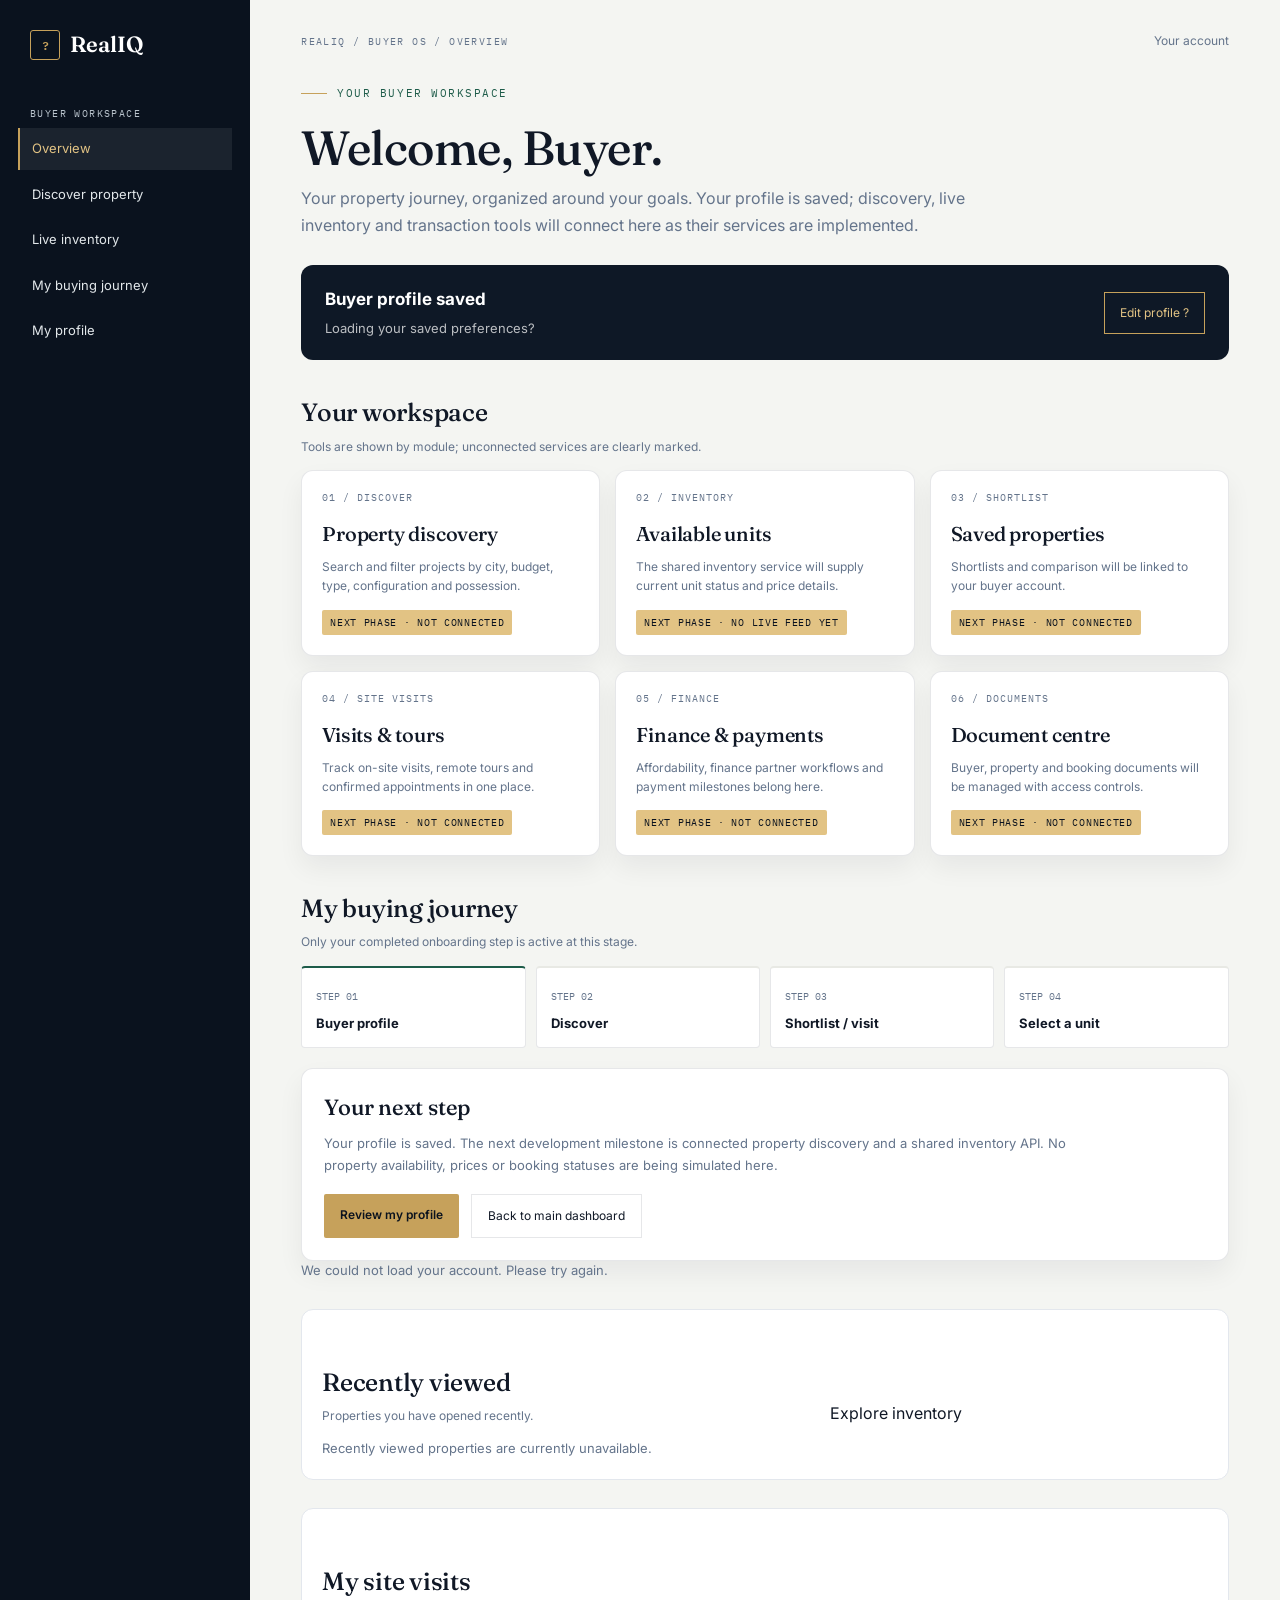
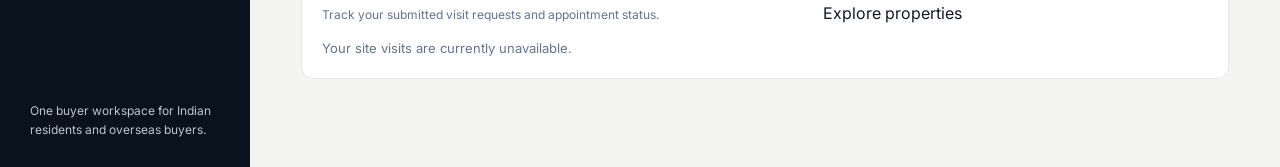
==== commit 334c749d: "feat(buyer): integrate site visit requests UI" ====
--- a/buyer-dashboard.html
+++ b/buyer-dashboard.html
@@ -212,7 +212,78 @@
 
     .recently-viewed-price { font-weight: 700; }
 
+    .site-visits-section {
+      margin: 28px 0;
+      padding: 20px;
+      border: 1px solid #e3e7ed;
+      border-radius: 12px;
+      background: #fff;
+    }
+
+    .site-visits-list {
+      display: grid;
+      grid-template-columns: repeat(auto-fit, minmax(240px, 1fr));
+      gap: 12px;
+    }
+
+    .site-visit-card {
+      min-width: 0;
+      padding: 16px;
+      border: 1px solid #e3e7ed;
+      border-radius: 10px;
+    }
+
+    .site-visit-card h3 {
+      margin: 0 0 8px;
+      font-size: 16px;
+    }
+
+    .site-visit-card p {
+      margin: 7px 0;
+      color: #64748b;
+      font-size: 12px;
+      line-height: 1.6;
+      overflow-wrap: anywhere;
+    }
+
+    .site-visit-card a {
+      color: inherit;
+      text-decoration: underline;
+    }
+
+    .site-visit-status-pill {
+      display: inline-block;
+      margin: 5px 0 8px;
+      padding: 5px 8px;
+      border: 1px solid #d8dee8;
+      border-radius: 3px;
+      color: #334155;
+      font: 10px 'IBM Plex Mono', monospace;
+      text-transform: uppercase;
+      letter-spacing: .05em;
+    }
+
+    .site-visit-cancel {
+      margin-top: 10px;
+      padding: 8px 12px;
+      border: 1px solid #a12b2b;
+      border-radius: 3px;
+      background: #fff;
+      color: #a12b2b;
+      font-size: 12px;
+      cursor: pointer;
+    }
+
+    .site-visit-cancel:disabled {
+      cursor: wait;
+      opacity: .6;
+    }
+
     @media (max-width: 600px) {
+      .site-visits-section { padding: 14px; }
+    }
+
+    @media (max-width: 600px) {
 
       .saved-searches-panel, .recently-viewed-section { padding: 14px; }
 
@@ -466,7 +537,17 @@
 
       </section>
 
-
+      <section class="site-visits-section" aria-labelledby="siteVisitsHeading">
+        <div class="section-head">
+          <div>
+            <h2 id="siteVisitsHeading">My site visits</h2>
+            <p>Track your submitted visit requests and appointment status.</p>
+          </div>
+          <a href="/inventory">Explore properties</a>
+        </div>
+        <p id="siteVisitsStatus" class="status" role="status" aria-live="polite">Loading your site visits...</p>
+        <div id="siteVisitsList" class="site-visits-list"></div>
+      </section>
 
     </main>
 
@@ -622,6 +703,144 @@
 
 
 
+    // --------------------------------------------------
+    // BUYER SITE VISITS
+    // --------------------------------------------------
+
+    async function loadBuyerSiteVisits() {
+      const status = document.getElementById('siteVisitsStatus');
+      const list = document.getElementById('siteVisitsList');
+      list.replaceChildren();
+
+      try {
+        const response = await fetch('/api/buyer/site-visits', {
+          headers: { Accept: 'application/json' }
+        });
+
+        if (response.status === 401) {
+          status.textContent = 'Sign in as a buyer to view your site visits.';
+          return;
+        }
+
+        if (!response.ok) {
+          status.textContent = 'Your site visits are currently unavailable.';
+          return;
+        }
+
+        const records = await response.json();
+
+        if (!Array.isArray(records) || records.length === 0) {
+          status.textContent = 'You have not submitted any site visit requests yet.';
+          return;
+        }
+
+        records.forEach((record) => {
+          if (!record || !Number.isInteger(record.id)) return;
+
+          const card = document.createElement('article');
+          card.className = 'site-visit-card';
+
+          const property = record.property;
+          const title = document.createElement('h3');
+          title.textContent = property?.title || 'Property details unavailable';
+
+          if (property && Number.isInteger(property.id)) {
+            const link = document.createElement('a');
+            link.href = `/property/${property.id}`;
+            link.textContent = title.textContent;
+            title.replaceChildren(link);
+          }
+          card.appendChild(title);
+
+          const location = document.createElement('p');
+          location.textContent = property
+            ? [property.city, property.state].filter(Boolean).join(', ')
+            : 'Property location unavailable';
+          card.appendChild(location);
+
+          const appointment = document.createElement('p');
+          const appointmentDate = new Date(record.scheduled_at);
+          appointment.textContent = Number.isNaN(appointmentDate.getTime())
+            ? 'Appointment time unavailable'
+            : `Preferred: ${new Intl.DateTimeFormat('en-IN', {
+                dateStyle: 'medium',
+                timeStyle: 'short'
+              }).format(appointmentDate)}`;
+          card.appendChild(appointment);
+
+          const statusPill = document.createElement('span');
+          statusPill.className = 'site-visit-status-pill';
+          const allowedStatuses = [
+            'requested', 'confirmed', 'completed', 'cancelled', 'rejected'
+          ];
+          const visitStatus = allowedStatuses.includes(record.status)
+            ? record.status
+            : 'unknown';
+          statusPill.textContent = visitStatus;
+          card.appendChild(statusPill);
+
+          if (typeof record.message === 'string' && record.message.trim()) {
+            const message = document.createElement('p');
+            message.textContent = `Your message: ${record.message}`;
+            card.appendChild(message);
+          }
+
+          if (['requested', 'confirmed'].includes(visitStatus)) {
+            const cancelButton = document.createElement('button');
+            cancelButton.type = 'button';
+            cancelButton.className = 'site-visit-cancel';
+            cancelButton.textContent = 'Cancel request';
+
+            cancelButton.addEventListener('click', async () => {
+              if (!window.confirm('Cancel this site visit request?')) return;
+
+              cancelButton.disabled = true;
+              cancelButton.textContent = 'Cancelling...';
+
+              try {
+                const cancelResponse = await fetch(
+                  `/api/buyer/site-visits/${record.id}/cancel`,
+                  {
+                    method: 'PATCH',
+                    headers: { Accept: 'application/json' }
+                  }
+                );
+
+                const cancelResult = await cancelResponse.json().catch(() => null);
+
+                if (!cancelResponse.ok) {
+                  const detailMessage =
+                    typeof cancelResult?.detail === 'string'
+                      ? cancelResult.detail
+                      : 'This visit could not be cancelled.';
+                  throw new Error(detailMessage);
+                }
+
+                await loadBuyerSiteVisits();
+
+              } catch (error) {
+                cancelButton.disabled = false;
+                cancelButton.textContent = 'Cancel request';
+                status.textContent =
+                  error.message || 'Unable to cancel this visit.';
+              }
+            });
+
+            card.appendChild(cancelButton);
+          }
+
+          list.appendChild(card);
+        });
+
+        status.textContent = list.children.length
+          ? `${list.children.length} site visit request${list.children.length === 1 ? '' : 's'}.`
+          : 'No site visit records are available.';
+
+      } catch {
+        status.textContent = 'Unable to load site visits. Please try again later.';
+      }
+    }
+
     async function loadBuyerWorkspace() {
 
       const status = document.getElementById('pageStatus');
@@ -790,6 +1009,8 @@
 
     loadRecentlyViewed();
 
+    loadBuyerSiteVisits();
+
   </script>
 
 </body>
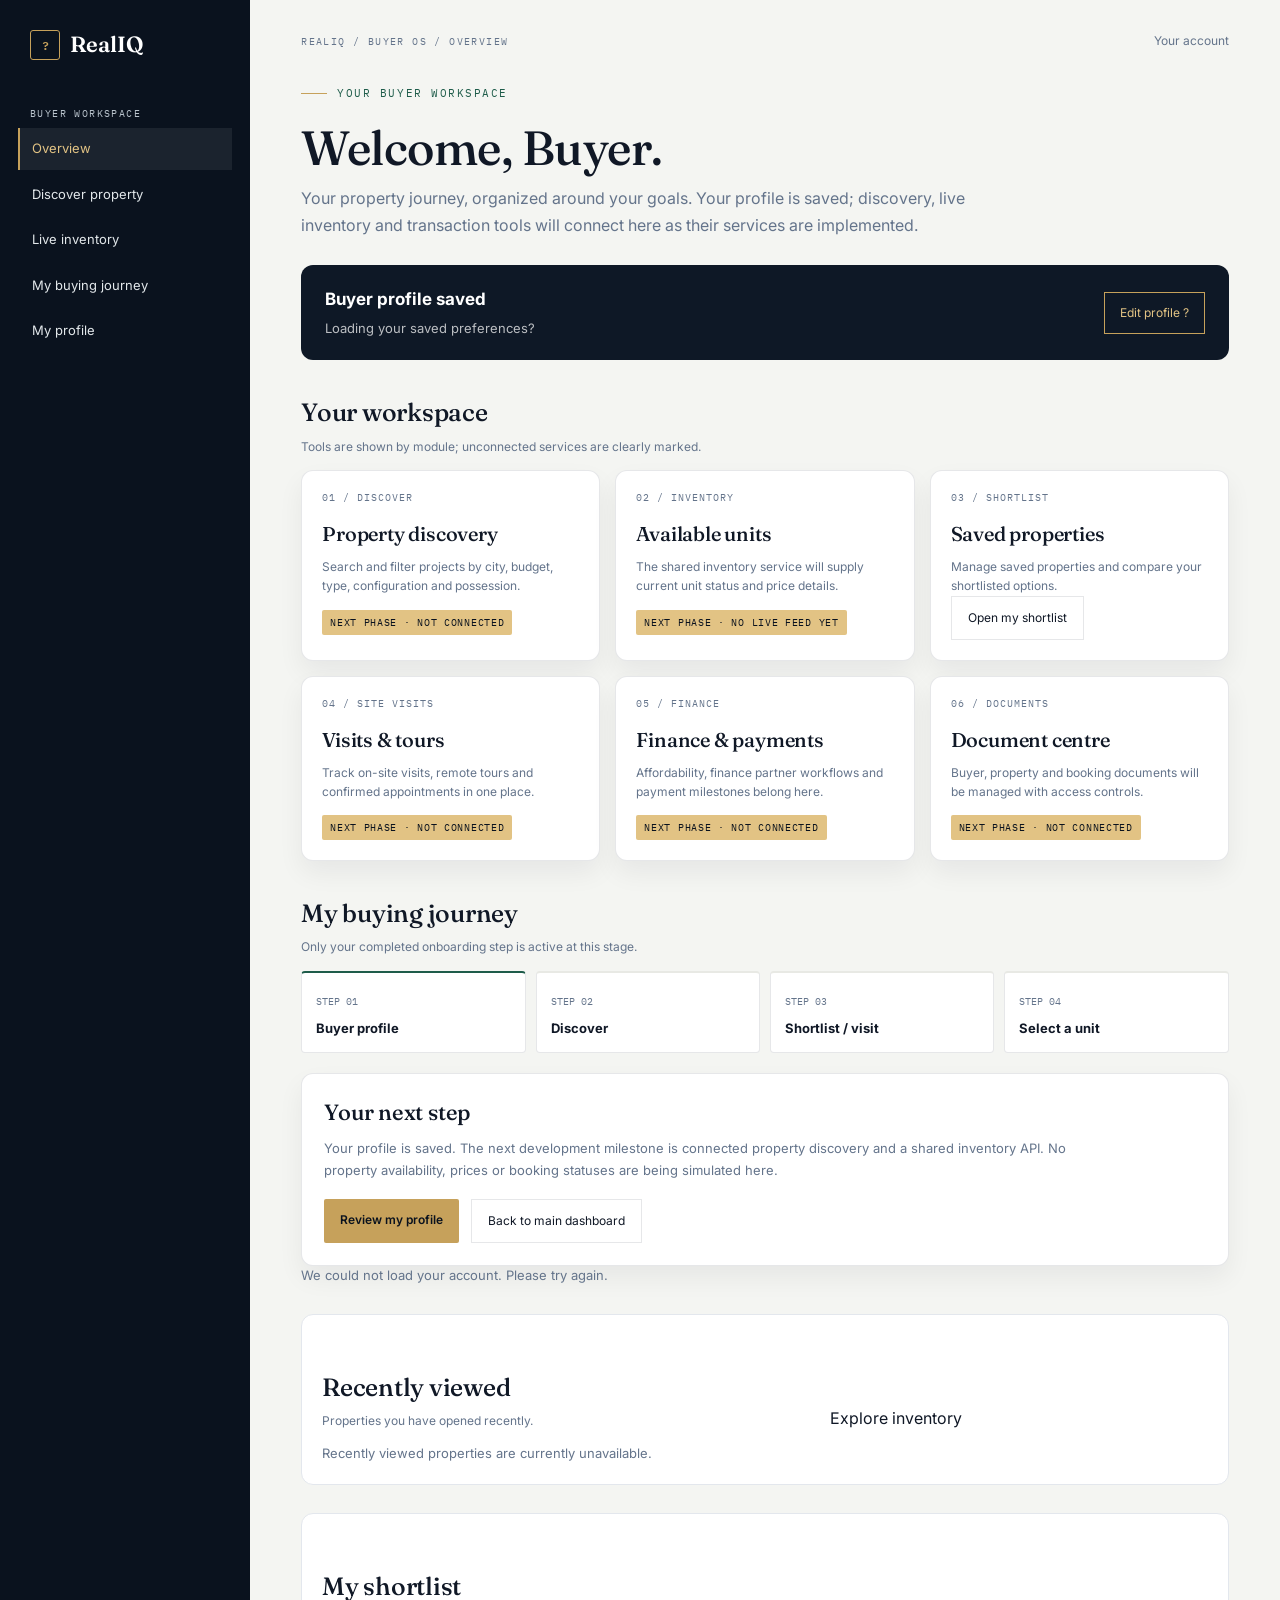
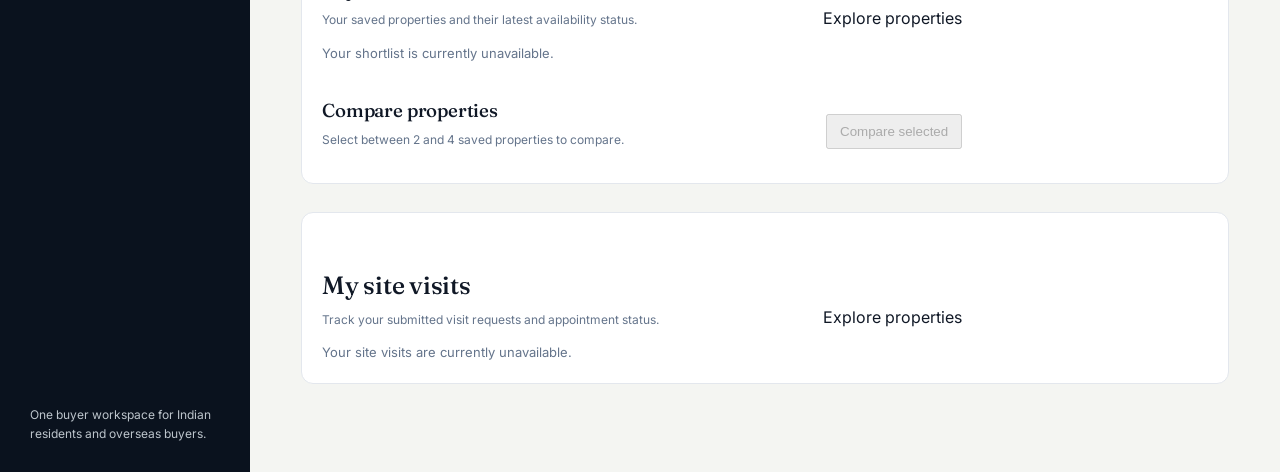
==== commit 00674b52: "feat(buyer): integrate property shortlisting and comparison" ====
--- a/buyer-dashboard.html
+++ b/buyer-dashboard.html
@@ -293,6 +293,67 @@
 
 
 
+  <style>
+    .buyer-shortlist-section {
+      margin: 28px 0;
+      padding: 20px;
+      border: 1px solid #e3e7ed;
+      border-radius: 12px;
+      background: #fff;
+    }
+    .shortlist-grid {
+      display: grid;
+      grid-template-columns: repeat(auto-fit, minmax(230px, 1fr));
+      gap: 12px;
+    }
+    .shortlist-card {
+      min-width: 0;
+      padding: 16px;
+      border: 1px solid #e3e7ed;
+      border-radius: 10px;
+    }
+    .shortlist-card h3 { margin: 0 0 8px; font-size: 16px; }
+    .shortlist-card p { color: #64748b; font-size: 13px; }
+    .shortlist-card a { color: inherit; }
+    .shortlist-card-actions {
+      display: flex;
+      align-items: center;
+      flex-wrap: wrap;
+      gap: 10px;
+      margin-top: 12px;
+    }
+    .shortlist-card-actions button,
+    .shortlist-comparison button {
+      padding: 8px 12px;
+      cursor: pointer;
+    }
+    .shortlist-remove { color: #a12b2b; }
+    .shortlist-availability {
+      display: inline-block;
+      padding: 4px 8px;
+      border-radius: 4px;
+      background: #f1f5f9;
+      font-size: 12px;
+    }
+    .shortlist-comparison { margin-top: 28px; }
+    .shortlist-comparison-result {
+      overflow-x: auto;
+      margin-top: 14px;
+    }
+    .shortlist-comparison-result table {
+      width: 100%;
+      border-collapse: collapse;
+      min-width: 520px;
+    }
+    .shortlist-comparison-result th,
+    .shortlist-comparison-result td {
+      padding: 11px;
+      border: 1px solid #e3e7ed;
+      text-align: left;
+      font-size: 13px;
+    }
+    .shortlist-comparison-result th { background: #f8fafc; }
+  </style>
 </head>
 
 <body>
@@ -423,7 +484,19 @@
 
           <h3>Saved properties</h3>
 
-          <p>Shortlists and comparison will be linked to your buyer account.</p>
+          <p>Manage saved properties and compare your shortlisted options.</p>
+
+          <a class="action-secondary" href="#buyerShortlist">Open my shortlist</a>
+
+        </article>
+
+        <article class="tile">
+
+          <div class="tile-label">04 / Site visits</div>
+
+          <h3>Visits &amp; tours</h3>
+
+          <p>Track on-site visits, remote tours and confirmed appointments in one place.</p>
 
           <span class="coming">Next phase &middot; Not connected</span>
 
@@ -431,11 +504,11 @@
 
         <article class="tile">
 
-          <div class="tile-label">04 / Site visits</div>
-
-          <h3>Visits &amp; tours</h3>
-
-          <p>Track on-site visits, remote tours and confirmed appointments in one place.</p>
+          <div class="tile-label">05 / Finance</div>
+
+          <h3>Finance &amp; payments</h3>
+
+          <p>Affordability, finance partner workflows and payment milestones belong here.</p>
 
           <span class="coming">Next phase &middot; Not connected</span>
 
@@ -443,28 +516,16 @@
 
         <article class="tile">
 
-          <div class="tile-label">05 / Finance</div>
-
-          <h3>Finance &amp; payments</h3>
-
-          <p>Affordability, finance partner workflows and payment milestones belong here.</p>
+          <div class="tile-label">06 / Documents</div>
+
+          <h3>Document centre</h3>
+
+          <p>Buyer, property and booking documents will be managed with access controls.</p>
 
           <span class="coming">Next phase &middot; Not connected</span>
 
         </article>
 
-        <article class="tile">
-
-          <div class="tile-label">06 / Documents</div>
-
-          <h3>Document centre</h3>
-
-          <p>Buyer, property and booking documents will be managed with access controls.</p>
-
-          <span class="coming">Next phase &middot; Not connected</span>
-
-        </article>
-
       </div>
 
 
@@ -535,6 +596,30 @@
 
         <div id="recentlyViewedList" class="recently-viewed-grid"></div>
 
+      </section>
+
+      <section id="buyerShortlist" class="buyer-shortlist-section" aria-labelledby="shortlistHeading">
+        <div class="section-head">
+          <div>
+            <h2 id="shortlistHeading">My shortlist</h2>
+            <p>Your saved properties and their latest availability status.</p>
+          </div>
+          <a href="/inventory">Explore properties</a>
+        </div>
+        <p id="shortlistStatus" class="status" role="status" aria-live="polite">Loading your shortlist...</p>
+        <div id="shortlistList" class="shortlist-grid"></div>
+
+        <div class="shortlist-comparison">
+          <div class="section-head">
+            <div>
+              <h3>Compare properties</h3>
+              <p>Select between 2 and 4 saved properties to compare.</p>
+            </div>
+            <button id="compareShortlistButton" type="button" disabled>Compare selected</button>
+          </div>
+          <p id="shortlistCompareStatus" class="status" role="status" aria-live="polite"></p>
+          <div id="shortlistComparison" class="shortlist-comparison-result"></div>
+        </div>
       </section>
 
       <section class="site-visits-section" aria-labelledby="siteVisitsHeading">
@@ -841,6 +926,256 @@
       }
     }
 
+    // --------------------------------------------------
+    // BUYER PROPERTY SHORTLIST AND COMPARISON
+    // --------------------------------------------------
+
+    const selectedShortlistIds = new Set();
+
+    function updateShortlistCompareButton() {
+      const button = document.getElementById('compareShortlistButton');
+      button.disabled = selectedShortlistIds.size < 2 || selectedShortlistIds.size > 4;
+    }
+
+    async function compareShortlistedProperties() {
+      const status = document.getElementById('shortlistCompareStatus');
+      const resultContainer = document.getElementById('shortlistComparison');
+      const ids = [...selectedShortlistIds];
+
+      resultContainer.replaceChildren();
+
+      if (ids.length < 2 || ids.length > 4) {
+        status.textContent = 'Select between 2 and 4 properties.';
+        return;
+      }
+
+      status.textContent = 'Comparing selected properties...';
+
+      try {
+        const params = new URLSearchParams();
+        ids.forEach((id) => params.append('property_ids', String(id)));
+        const response = await fetch(
+          `/api/buyer/shortlist/compare?${params.toString()}`,
+          { headers: { Accept: 'application/json' } }
+        );
+        const payload = await response.json().catch(() => null);
+
+        if (!response.ok) {
+          throw new Error(
+            typeof payload?.detail === 'string'
+              ? payload.detail
+              : 'The selected properties could not be compared.'
+          );
+        }
+
+        if (!Array.isArray(payload?.items) || payload.items.length !== ids.length) {
+          throw new Error('The comparison response was incomplete. Please try again.');
+        }
+
+        const fields = [
+          ['Property', (p) => p.title || '?'],
+          ['Type', (p) => String(p.property_type || '?').replaceAll('_', ' ')],
+          ['Location', (p) => [p.city, p.state].filter(Boolean).join(', ') || '?'],
+          ['Price', (p) => p.price_inr == null
+            ? 'Price on enquiry'
+            : new Intl.NumberFormat('en-IN', {
+                style: 'currency', currency: 'INR', maximumFractionDigits: 0
+              }).format(p.price_inr)],
+          ['Bedrooms', (p) => p.bedrooms == null ? '?' : String(p.bedrooms)],
+          ['Area', (p) => p.area_sqft == null
+            ? '?'
+            : `${Number(p.area_sqft).toLocaleString('en-IN')} sq.ft.`],
+          ['Availability', (p) => String(p.availability_status || 'unknown').replaceAll('_', ' ')]
+        ];
+
+        const table = document.createElement('table');
+        const head = document.createElement('thead');
+        const headerRow = document.createElement('tr');
+        const labelHeader = document.createElement('th');
+        labelHeader.scope = 'col';
+        labelHeader.textContent = 'Details';
+        headerRow.appendChild(labelHeader);
+
+        payload.items.forEach((property) => {
+          const cell = document.createElement('th');
+          cell.scope = 'col';
+          cell.textContent = property.title || 'Property';
+          headerRow.appendChild(cell);
+        });
+
+        head.appendChild(headerRow);
+        table.appendChild(head);
+
+        const body = document.createElement('tbody');
+        fields.forEach(([label, getter]) => {
+          const row = document.createElement('tr');
+          const heading = document.createElement('th');
+          heading.scope = 'row';
+          heading.textContent = label;
+          row.appendChild(heading);
+
+          payload.items.forEach((property) => {
+            const cell = document.createElement('td');
+            cell.textContent = getter(property);
+            row.appendChild(cell);
+          });
+
+          body.appendChild(row);
+        });
+
+        table.appendChild(body);
+        resultContainer.appendChild(table);
+        status.textContent = `Comparing ${payload.items.length} saved properties.`;
+      } catch (error) {
+        status.textContent = error.message || 'Comparison is temporarily unavailable.';
+      }
+    }
+
+    async function loadBuyerShortlist() {
+      const status = document.getElementById('shortlistStatus');
+      const list = document.getElementById('shortlistList');
+      const comparison = document.getElementById('shortlistComparison');
+
+      list.replaceChildren();
+      comparison.replaceChildren();
+      selectedShortlistIds.clear();
+      updateShortlistCompareButton();
+
+      try {
+        const response = await fetch('/api/buyer/shortlist', {
+          headers: { Accept: 'application/json' }
+        });
+
+        if (response.status === 401) {
+          status.textContent = 'Sign in as a buyer to view your saved properties.';
+          return;
+        }
+
+        if (!response.ok) {
+          throw new Error('Your shortlist is currently unavailable.');
+        }
+
+        const records = await response.json();
+
+        if (!Array.isArray(records) || records.length === 0) {
+          status.textContent = 'Your shortlist is empty. Save properties from their detail pages to compare them here.';
+          return;
+        }
+
+        let rendered = 0;
+
+        records.forEach((record) => {
+          const property = record?.property;
+          if (!property || !Number.isInteger(property.id)) return;
+
+          rendered += 1;
+          const card = document.createElement('article');
+          card.className = 'shortlist-card';
+
+          const title = document.createElement('h3');
+          const link = document.createElement('a');
+          link.href = `/property/${property.id}`;
+          link.textContent = property.title || 'Property';
+          title.appendChild(link);
+          card.appendChild(title);
+
+          const location = document.createElement('p');
+          location.textContent =
+            [property.city, property.state].filter(Boolean).join(', ') || 'Location unavailable';
+          card.appendChild(location);
+
+          const price = document.createElement('p');
+          price.textContent = property.price_inr == null
+            ? 'Price on enquiry'
+            : new Intl.NumberFormat('en-IN', {
+                style: 'currency', currency: 'INR', maximumFractionDigits: 0
+              }).format(property.price_inr);
+          card.appendChild(price);
+
+          const availability = document.createElement('span');
+          availability.className = 'shortlist-availability';
+          availability.textContent =
+            String(property.availability_status || 'unknown').replaceAll('_', ' ');
+          card.appendChild(availability);
+
+          const actions = document.createElement('div');
+          actions.className = 'shortlist-card-actions';
+
+          const compareLabel = document.createElement('label');
+          const checkbox = document.createElement('input');
+          checkbox.type = 'checkbox';
+          checkbox.value = String(property.id);
+          checkbox.setAttribute('aria-label', `Select ${property.title || 'property'} for comparison`);
+
+          checkbox.addEventListener('change', () => {
+            if (checkbox.checked) {
+              if (selectedShortlistIds.size >= 4) {
+                checkbox.checked = false;
+                status.textContent = 'You can compare up to 4 properties at a time.';
+                return;
+              }
+              selectedShortlistIds.add(property.id);
+            } else {
+              selectedShortlistIds.delete(property.id);
+            }
+            updateShortlistCompareButton();
+          });
+
+          compareLabel.append(checkbox, document.createTextNode(' Compare'));
+          actions.appendChild(compareLabel);
+
+          const removeButton = document.createElement('button');
+          removeButton.type = 'button';
+          removeButton.className = 'shortlist-remove';
+          removeButton.textContent = 'Remove';
+          removeButton.addEventListener('click', async () => {
+            removeButton.disabled = true;
+            removeButton.textContent = 'Removing...';
+
+            try {
+              const removeResponse = await fetch(
+                `/api/buyer/shortlist/${property.id}`,
+                {
+                  method: 'DELETE',
+                  headers: { Accept: 'application/json' }
+                }
+              );
+              const removePayload = await removeResponse.json().catch(() => null);
+
+              if (!removeResponse.ok) {
+                throw new Error(
+                  typeof removePayload?.detail === 'string'
+                    ? removePayload.detail
+                    : 'This property could not be removed.'
+                );
+              }
+
+              await loadBuyerShortlist();
+            } catch (error) {
+              removeButton.disabled = false;
+              removeButton.textContent = 'Remove';
+              status.textContent = error.message || 'Unable to remove this property.';
+            }
+          });
+
+          actions.appendChild(removeButton);
+          card.appendChild(actions);
+          list.appendChild(card);
+        });
+
+        status.textContent = rendered
+          ? `${rendered} saved propert${rendered === 1 ? 'y' : 'ies'}.`
+          : 'No saved properties are available to display.';
+      } catch (error) {
+        status.textContent = error.message || 'Your shortlist is temporarily unavailable.';
+      }
+    }
+
+    document.getElementById('compareShortlistButton').addEventListener(
+      'click',
+      compareShortlistedProperties
+    );
+
     async function loadBuyerWorkspace() {
 
       const status = document.getElementById('pageStatus');
@@ -1011,6 +1346,8 @@
 
     loadBuyerSiteVisits();
 
+    loadBuyerShortlist();
+
   </script>
 
 </body>
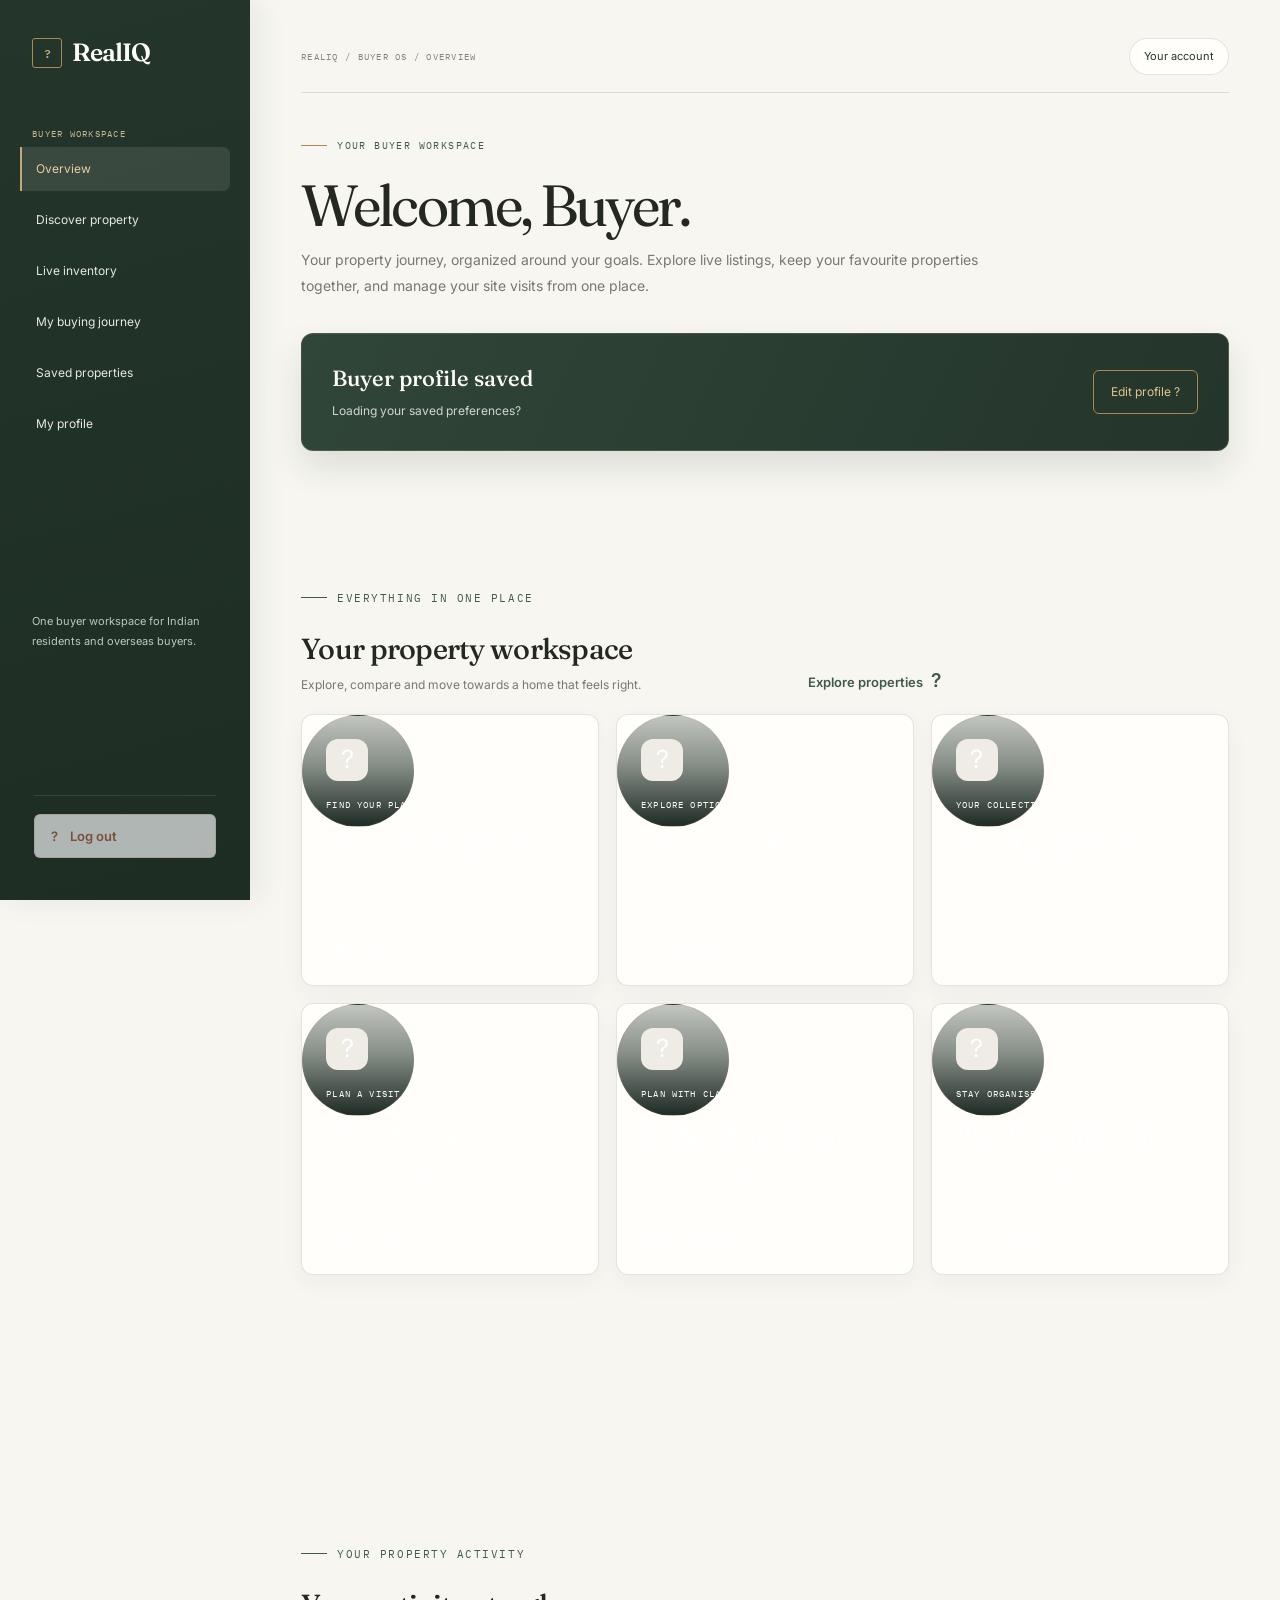
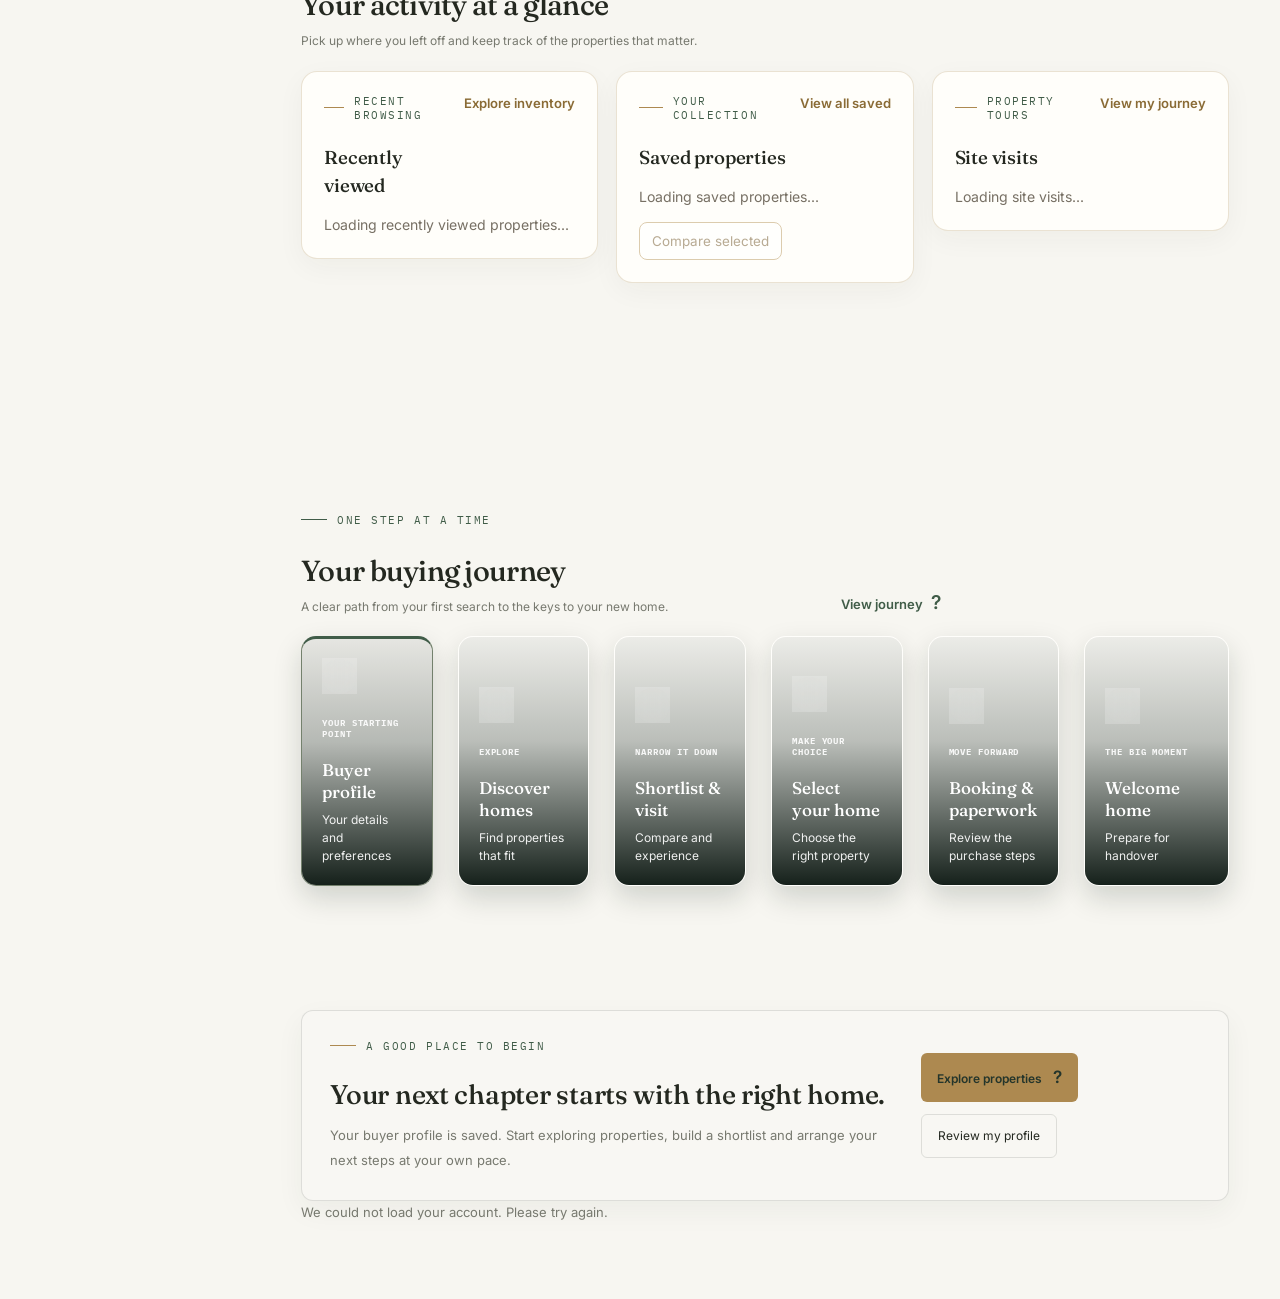
==== commit c235a27c: "feat: enhance buyer dashboard workspace" ====
--- a/buyer-dashboard.html
+++ b/buyer-dashboard.html
@@ -354,6 +354,336 @@
     }
     .shortlist-comparison-result th { background: #f8fafc; }
   </style>
+    <link rel="stylesheet" href="/realiq-luxury-theme.css">
+
+<style>
+.workspace-section,.journey-section{margin-top:38px}
+.workspace-section .section-head,.journey-section .section-head{margin:0 0 18px}
+.workspace-section .section-head h2,.journey-section .section-head h2{margin:5px 0 0}
+.workspace-view-link{color:var(--emerald);font-size:13px;font-weight:600;text-decoration:none;white-space:nowrap}
+.workspace-view-link span,.tile-action span{font-size:19px;margin-left:5px;transition:transform .2s}
+.workspace-view-link:hover span,.workspace-tile:hover .tile-action span{display:inline-block;transform:translateX(4px)}
+.workspace-grid{gap:17px}
+.workspace-tile{display:flex;flex-direction:column;min-height:230px;padding:22px;text-decoration:none;color:var(--ink);border-radius:14px;transition:transform .22s,border-color .22s,box-shadow .22s}
+.workspace-tile:hover{transform:translateY(-4px);border-color:var(--rq-sage,#74816d);box-shadow:0 18px 34px rgba(32,48,34,.11)}
+.tile-top{display:flex;align-items:center;justify-content:space-between;margin-bottom:18px}
+.tile-icon{display:grid;place-items:center;width:42px;height:42px;border-radius:12px;background:var(--rq-paper,#eeece5);color:var(--emerald);font-size:25px}
+.tile-number{font:11px 'IBM Plex Mono',monospace;color:var(--rq-muted,#77796f)}
+.workspace-tile .tile-label{font-size:9px;letter-spacing:.13em;color:var(--rq-sage,#74816d)}
+.workspace-tile h3{margin:8px 0;font-size:20px}
+.workspace-tile p{font-size:12px;line-height:1.7}
+.tile-action{display:flex;align-items:center;justify-content:space-between;margin-top:auto;padding-top:18px;color:var(--emerald);font-size:12px;font-weight:600}
+.journey-flow{grid-template-columns:repeat(6,minmax(0,1fr));gap:0}
+.journey-flow .journey-step{position:relative;min-width:0;min-height:158px;padding:17px 13px;border:1px solid var(--line);border-top:3px solid var(--paper-dim);border-radius:10px;background:var(--white)}
+.journey-flow .journey-step:not(:last-child){margin-right:13px}
+.journey-flow .journey-step:not(:last-child)::after{content:'?';position:absolute;right:-17px;top:48%;z-index:2;color:var(--rq-sage,#74816d);font-size:19px;font-weight:600}
+.journey-flow .journey-step.current{border:1px solid var(--rq-sage,#74816d);border-top:3px solid var(--emerald);background:var(--rq-ivory,#f8f7f3)}
+.journey-count{display:grid;place-items:center;width:30px;height:30px;border-radius:50%;background:var(--rq-paper,#eeece5);color:var(--emerald);font:11px 'IBM Plex Mono',monospace}
+.journey-state{display:block;margin-top:15px;font:8px 'IBM Plex Mono',monospace;letter-spacing:.07em;color:var(--rq-sage,#74816d)}
+.journey-flow .journey-step strong{font-size:12px;line-height:1.4}
+.journey-flow .journey-step p{margin:6px 0 0;color:var(--slate);font-size:10px;line-height:1.5}
+.journey-next{display:flex;align-items:center;justify-content:space-between;gap:24px;margin-top:25px;padding:28px;background:var(--rq-ivory,#f8f7f3);border-color:var(--rq-line,rgba(45,48,40,.13))}
+.journey-next h3{font-size:clamp(21px,2.5vw,27px);margin:8px 0}
+.journey-next p{max-width:620px}
+.journey-next .footer-actions{margin-top:0}
+.journey-next .action-link span{margin-left:8px;font-size:17px}
+@media(max-width:1100px){.journey-flow{grid-template-columns:repeat(3,minmax(0,1fr));gap:12px}.journey-flow .journey-step:not(:last-child){margin-right:0}.journey-flow .journey-step::after{display:none}}
+@media(max-width:650px){.workspace-section .section-head,.journey-section .section-head{align-items:flex-start;flex-direction:column}.workspace-grid{grid-template-columns:1fr}.workspace-tile{min-height:205px}.journey-flow{grid-template-columns:repeat(2,minmax(0,1fr))}.journey-next{align-items:flex-start;flex-direction:column}.journey-next .footer-actions{margin-top:5px}}
+</style>
+
+
+<style>
+/* REALIQ WORKSPACE PHOTO CARDS */
+.workspace-tile {
+  position: relative;
+  isolation: isolate;
+  overflow: hidden;
+  min-height: 245px;
+  color: #fff !important;
+  border: 1px solid rgba(255,255,255,.16);
+  box-shadow: 0 12px 30px rgba(15,35,25,.14);
+  transition: transform .3s ease, box-shadow .3s ease;
+}
+
+.workspace-tile::before {
+  content: "";
+  position: absolute;
+  z-index: 0;
+  inset: 0;
+  background-size: cover;
+  background-position: center;
+  transform: scale(1);
+  transition: transform .65s cubic-bezier(.2,.7,.2,1);
+  pointer-events: none;
+}
+
+.workspace-tile::after {
+  content: "";
+  position: absolute;
+  z-index: 0;
+  inset: 0;
+  background: linear-gradient(
+    180deg,
+    rgba(12,28,20,.25) 0%,
+    rgba(12,28,20,.48) 42%,
+    rgba(8,22,15,.91) 100%
+  );
+  pointer-events: none;
+}
+
+.workspace-tile > * {
+  position: relative;
+  z-index: 1;
+}
+
+.workspace-tile,
+.workspace-tile * {
+  color: #fff !important;
+}
+
+.workspace-tile:hover {
+  transform: translateY(-6px);
+  box-shadow: 0 20px 42px rgba(15,35,25,.25);
+}
+
+.workspace-tile:hover::before {
+  transform: scale(1.08);
+}
+
+.workspace-tile .workspace-icon {
+  background: rgba(255,255,255,.16);
+  border: 1px solid rgba(255,255,255,.25);
+  backdrop-filter: blur(8px);
+}
+
+.workspace-tile:nth-child(1)::before {
+  background-image: url("https://images.unsplash.com/photo-1600596542815-ffad4c1539a9?auto=format&fit=crop&w=1200&q=85");
+}
+
+.workspace-tile:nth-child(2)::before {
+  background-image: url("https://images.unsplash.com/photo-1600607687939-ce8a6c25118c?auto=format&fit=crop&w=1200&q=85");
+}
+
+.workspace-tile:nth-child(3)::before {
+  background-image: url("https://images.unsplash.com/photo-1600566753086-00f18fb6b3ea?auto=format&fit=crop&w=1200&q=85");
+}
+
+.workspace-tile:nth-child(4)::before {
+  background-image: url("https://images.unsplash.com/photo-1600607687920-4e2a09cf159d?auto=format&fit=crop&w=1200&q=85");
+}
+
+.workspace-tile:nth-child(5)::before {
+  background-image: url("https://images.unsplash.com/photo-1600585154340-be6161a56a0c?auto=format&fit=crop&w=1200&q=85");
+}
+
+.workspace-tile:nth-child(6)::before {
+  background-image: url("https://images.unsplash.com/photo-1600047509807-ba8f99d2cdde?auto=format&fit=crop&w=1200&q=85");
+}
+
+@media (max-width: 600px) {
+  .workspace-tile {
+    min-height: 215px;
+  }
+}
+</style>
+
+
+<style>
+/* REALIQ BUYING JOURNEY PHOTO CARDS */
+.journey-flow .journey-step {
+  position: relative;
+  isolation: isolate;
+  overflow: hidden;
+  min-height: 245px;
+  padding: 20px;
+  display: flex;
+  flex-direction: column;
+  justify-content: flex-end;
+  gap: 8px;
+  color: #fff !important;
+  border: 1px solid rgba(255,255,255,.2);
+  border-radius: 15px;
+  background-size: cover;
+  background-position: center;
+  box-shadow: 0 12px 28px rgba(15,35,25,.17);
+  transition: transform .3s ease, box-shadow .3s ease;
+}
+
+.journey-flow .journey-step::before {
+  content: "";
+  position: absolute;
+  inset: 0;
+  z-index: -1;
+  background: linear-gradient(
+    180deg,
+    rgba(9,24,17,.08) 0%,
+    rgba(9,24,17,.28) 42%,
+    rgba(7,19,13,.94) 100%
+  );
+}
+
+.journey-flow .journey-step:hover {
+  transform: translateY(-5px);
+  box-shadow: 0 20px 38px rgba(15,35,25,.26);
+}
+
+.journey-flow .journey-step > * {
+  position: relative;
+  z-index: 1;
+  color: #fff !important;
+}
+
+.journey-flow .journey-count {
+  align-self: flex-start;
+  display: inline-flex;
+  align-items: center;
+  justify-content: center;
+  min-width: 35px;
+  min-height: 35px;
+  border-radius: 50%;
+  background: rgba(255,255,255,.2);
+  border: 1px solid rgba(255,255,255,.45);
+  backdrop-filter: blur(8px);
+}
+
+.journey-flow .journey-state {
+  font-size: 10px;
+  font-weight: 700;
+  letter-spacing: .12em;
+  opacity: .9;
+}
+
+.journey-flow .journey-step strong {
+  font-size: 17px;
+  line-height: 1.3;
+}
+
+.journey-flow .journey-step p {
+  margin: 0;
+  font-size: 12px;
+  line-height: 1.5;
+  opacity: .92;
+}
+
+/* 01 ? Buyer profile portrait */
+.journey-flow .journey-step:nth-child(1) {
+  background-image: url("https://images.unsplash.com/photo-1560250097-0b93528c311a?auto=format&fit=crop&w=900&q=85");
+  background-size: cover;
+  background-position: center 25%;
+}
+
+/* 02 ? Discover multiple homes in a visual strip */
+.journey-flow .journey-step:nth-child(2) {
+  background-image: url("https://neohouse.vn/wp-content/uploads/2024/08/biet-thu-2-ty-1-tang-anh-bia.jpg");
+  background-size: cover;
+  background-position: center;
+}
+
+/* 03 ? Shortlist and visit: the chosen property */
+.journey-flow .journey-step:nth-child(3) {
+  background-image: url("https://static.timesnewsgroup.com.au/prod/uploads/sites/2/2025/04/146_93034.jpg");
+  background-size: cover;
+  background-position: center;
+}
+
+/* 04 ? Select your home: same property as the shortlist */
+.journey-flow .journey-step:nth-child(4) {
+  background-image: url("https://images.unsplash.com/photo-1600596542815-ffad4c1539a9?auto=format&fit=crop&w=900&q=85");
+}
+
+/* 05 ? Buyer and property professionals reviewing paperwork */
+.journey-flow .journey-step:nth-child(5) {
+  background-image: url("https://www.equifax.com.au/knowledge-hub/sites/default/files/AML_CTF%20Tranche%202%20-%20What%20Real%20Estate%20Agents%20Need%20to%20Know.png");
+  background-position: center;
+}
+
+/* 06 ? Family moving into their new home */
+.journey-flow .journey-step:nth-child(6) {
+  background-image: url("https://hausbaujournal.com/images/kfw-300-wohneigentum-familien-hero.webp");
+  background-size: cover;
+  background-position: center;
+}
+
+@media (max-width: 600px) {
+  .journey-flow .journey-step {
+    min-height: 205px;
+  }
+}
+</style>
+
+
+<style>
+.buyer-sidebar-logout {
+  margin: auto 14px 18px;
+  padding-top: 18px;
+  border-top: 1px solid rgba(150, 140, 110, .22);
+}
+.buyer-logout-button {
+  display: flex;
+  align-items: center;
+  gap: 12px;
+  width: 100%;
+  padding: 13px 16px;
+  border: 1px solid rgba(145, 105, 65, .24);
+  border-radius: 10px;
+  background: rgba(255,255,255,.65);
+  color: #76513b;
+  font: 600 13px Inter, sans-serif;
+  cursor: pointer;
+  transition: background .2s, border-color .2s;
+}
+.buyer-logout-button:hover {
+  background: #f3e9dc;
+  border-color: #b58b59;
+}
+.buyer-logout-button:disabled {
+  opacity: .6;
+  cursor: wait;
+}
+</style>
+
+
+<style id="buyer-logout-shared-style">
+.buyer-sidebar-logout {
+  margin: auto 14px 18px;
+  padding-top: 18px;
+  border-top: 1px solid rgba(150,140,110,.22);
+}
+.buyer-logout-button {
+  display:flex;align-items:center;gap:12px;width:100%;
+  padding:13px 16px;border:1px solid rgba(145,105,65,.24);
+  border-radius:10px;background:rgba(255,255,255,.65);
+  color:#76513b;font:600 13px Inter,sans-serif;cursor:pointer;
+}
+.buyer-logout-button:hover {background:#f3e9dc;border-color:#b58b59}
+.buyer-logout-button:disabled {opacity:.6;cursor:wait}
+</style>
+
+
+<style id="buyer-dashboard-activity-styles">
+.buyer-activity-section{margin:34px 0}
+.buyer-activity-grid{display:grid;grid-template-columns:repeat(3,minmax(0,1fr));gap:18px;align-items:start}
+.buyer-activity-panel{min-width:0;padding:22px;border:1px solid rgba(169,137,83,.24);border-radius:16px;background:#fffefa;box-shadow:0 8px 28px rgba(44,36,24,.045)}
+.buyer-activity-heading{display:flex;justify-content:space-between;align-items:flex-start;gap:12px;margin-bottom:14px}
+.buyer-activity-heading h3{margin:5px 0 0}
+.buyer-activity-heading a{color:#8a6b35;font-size:.82rem;font-weight:600;text-decoration:none;white-space:nowrap}
+.buyer-activity-panel>p{color:#777064;font-size:.88rem;line-height:1.55}
+.buyer-activity-list{display:grid;gap:12px}
+.buyer-activity-list>article{padding:14px;border:1px solid #eee8dc;border-radius:12px;background:#fff}
+.buyer-activity-list h3{margin:0 0 6px;font-size:.98rem}
+.buyer-activity-list p{margin:5px 0;color:#746e63;font-size:.86rem}
+.buyer-activity-list a{color:#65502d;text-decoration:none}
+.buyer-activity-list a:hover{text-decoration:underline}
+.buyer-activity-list button,.buyer-compare-actions button{padding:8px 12px;border:1px solid #b99a63;border-radius:8px;background:#fff;color:#72572c;cursor:pointer;font:inherit;font-size:.84rem}
+.buyer-activity-list button:disabled,.buyer-compare-actions button:disabled{opacity:.5;cursor:not-allowed}
+.buyer-compare-actions{margin-top:14px}
+.buyer-comparison{max-width:100%;overflow-x:auto}
+.buyer-comparison table{width:100%;border-collapse:collapse;font-size:.82rem}
+.buyer-comparison th,.buyer-comparison td{padding:9px;border:1px solid #eee8dc;text-align:left;vertical-align:top}
+@media(max-width:1050px){.buyer-activity-grid{grid-template-columns:repeat(2,minmax(0,1fr))}}
+@media(max-width:680px){.buyer-activity-grid{grid-template-columns:1fr}.buyer-activity-panel{padding:17px}}
+</style>
+
 </head>
 
 <body>
@@ -370,19 +700,28 @@
 
         <a href="/buyer/dashboard" class="active" aria-current="page">Overview</a>
 
-        <a href="#discovery">Discover property</a>
+        <a href="/buyer/discover">Discover property</a>
 
         <a href="/inventory">Live inventory</a>
 
-        <a href="#journey">My buying journey</a>
-
-        <a href="/buyer/onboarding">My profile</a>
+        <a href="/buyer/journey">My buying journey</a>
+        <a href="/buyer-saved-properties.html">Saved properties</a>
+
+        <a href="/buyer/profile">My profile</a>
 
       </nav>
 
       <div class="side-bottom">One buyer workspace for Indian residents and overseas buyers.</div>
 
-    </aside>
+
+    <div class="buyer-sidebar-logout">
+      <button type="button" class="buyer-logout-button" id="buyerLogoutButton">
+        <span aria-hidden="true">?</span>
+        <span>Log out</span>
+      </button>
+    </div>
+
+</aside>
 
 
 
@@ -418,7 +757,7 @@
 
       <h1>Welcome, <span id="buyerName">Buyer</span>.</h1>
 
-      <p class="lead">Your property journey, organized around your goals. Your profile is saved; discovery, live inventory and transaction tools will connect here as their services are implemented.</p>
+      <p class="lead">Your property journey, organized around your goals. Explore live listings, keep your favourite properties together, and manage your site visits from one place.</p>
 
 
 
@@ -432,209 +771,161 @@
 
         </div>
 
-        <a class="edit-link" href="/buyer/onboarding">Edit profile ?</a>
+        <a class="edit-link" href="/buyer/profile">Edit profile ?</a>
 
       </section>
 
 
 
-      <div class="section-head" id="discovery">
-
-        <div>
-
-          <h2>Your workspace</h2>
-
-          <p>Tools are shown by module; unconnected services are clearly marked.</p>
-
-        </div>
-
-      </div>
-
-
-
-      <div class="grid">
-
-        <article class="tile">
-
-          <div class="tile-label">01 / Discover</div>
-
-          <h3>Property discovery</h3>
-
-          <p>Search and filter projects by city, budget, type, configuration and possession.</p>
-
-          <span class="coming">Next phase &middot; Not connected</span>
-
-        </article>
-
-        <article class="tile" id="inventory">
-
-          <div class="tile-label">02 / Inventory</div>
-
-          <h3>Available units</h3>
-
-          <p>The shared inventory service will supply current unit status and price details.</p>
-
-          <span class="coming">Next phase &middot; No live feed yet</span>
-
-        </article>
-
-        <article class="tile">
-
-          <div class="tile-label">03 / Shortlist</div>
-
-          <h3>Saved properties</h3>
-
-          <p>Manage saved properties and compare your shortlisted options.</p>
-
-          <a class="action-secondary" href="#buyerShortlist">Open my shortlist</a>
-
-        </article>
-
-        <article class="tile">
-
-          <div class="tile-label">04 / Site visits</div>
-
-          <h3>Visits &amp; tours</h3>
-
-          <p>Track on-site visits, remote tours and confirmed appointments in one place.</p>
-
-          <span class="coming">Next phase &middot; Not connected</span>
-
-        </article>
-
-        <article class="tile">
-
-          <div class="tile-label">05 / Finance</div>
-
-          <h3>Finance &amp; payments</h3>
-
-          <p>Affordability, finance partner workflows and payment milestones belong here.</p>
-
-          <span class="coming">Next phase &middot; Not connected</span>
-
-        </article>
-
-        <article class="tile">
-
-          <div class="tile-label">06 / Documents</div>
-
-          <h3>Document centre</h3>
-
-          <p>Buyer, property and booking documents will be managed with access controls.</p>
-
-          <span class="coming">Next phase &middot; Not connected</span>
-
-        </article>
-
-      </div>
-
-
-
-      <div class="section-head" id="journey">
-
-        <div>
-
-          <h2>My buying journey</h2>
-
-          <p>Only your completed onboarding step is active at this stage.</p>
-
-        </div>
-
-      </div>
-
-      <div class="journey">
-
-        <div class="journey-step current"><span>STEP 01</span><strong>Buyer profile</strong></div>
-
-        <div class="journey-step"><span>STEP 02</span><strong>Discover</strong></div>
-
-        <div class="journey-step"><span>STEP 03</span><strong>Shortlist / visit</strong></div>
-
-        <div class="journey-step"><span>STEP 04</span><strong>Select a unit</strong></div>
-
-      </div>
-
-
-
-      <section class="next-panel">
-
-        <h3>Your next step</h3>
-
-        <p>Your profile is saved. The next development milestone is connected property discovery and a shared inventory API. No property availability, prices or booking statuses are being simulated here.</p>
-
-        <div class="footer-actions">
-
-          <a class="action-link" href="/buyer/onboarding">Review my profile</a>
-
-          <a class="action-secondary" href="/dashboard">Back to main dashboard</a>
-
-        </div>
-
-      </section>
-
-      <p class="status" id="pageStatus" role="status" aria-live="polite"></p>
-
-
-
-      <section class="recently-viewed-section" aria-labelledby="recentlyViewedHeading">
-
-        <div class="section-head">
-
-          <div>
-
-            <h2 id="recentlyViewedHeading">Recently viewed</h2>
-
-            <p>Properties you have opened recently.</p>
-
-          </div>
-
-          <a href="/inventory">Explore inventory</a>
-
-        </div>
-
-        <p id="recentlyViewedStatus" class="status" role="status" aria-live="polite">Loading recently viewed properties...</p>
-
-        <div id="recentlyViewedList" class="recently-viewed-grid"></div>
-
-      </section>
-
-      <section id="buyerShortlist" class="buyer-shortlist-section" aria-labelledby="shortlistHeading">
+
+      <section class="workspace-section" id="discovery">
         <div class="section-head">
           <div>
-            <h2 id="shortlistHeading">My shortlist</h2>
-            <p>Your saved properties and their latest availability status.</p>
+            <div class="eyebrow">EVERYTHING IN ONE PLACE</div>
+            <h2>Your property workspace</h2>
+            <p>Explore, compare and move towards a home that feels right.</p>
           </div>
-          <a href="/inventory">Explore properties</a>
+          <a class="workspace-view-link" href="/buyer/discover">Explore properties <span>?</span></a>
         </div>
-        <p id="shortlistStatus" class="status" role="status" aria-live="polite">Loading your shortlist...</p>
-        <div id="shortlistList" class="shortlist-grid"></div>
-
-        <div class="shortlist-comparison">
-          <div class="section-head">
-            <div>
-              <h3>Compare properties</h3>
-              <p>Select between 2 and 4 saved properties to compare.</p>
-            </div>
-            <button id="compareShortlistButton" type="button" disabled>Compare selected</button>
-          </div>
-          <p id="shortlistCompareStatus" class="status" role="status" aria-live="polite"></p>
-          <div id="shortlistComparison" class="shortlist-comparison-result"></div>
+
+        <div class="grid workspace-grid">
+          <a class="tile workspace-tile" href="/buyer/discover">
+            <div class="tile-top"><span class="tile-icon">?</span><span class="tile-number">01</span></div>
+            <div class="tile-label">FIND YOUR PLACE</div>
+            <h3>Discover properties</h3>
+            <p>Explore homes by location, budget and the lifestyle you have in mind.</p>
+            <span class="tile-action">Start exploring <span>?</span></span>
+          </a>
+          <a class="tile workspace-tile" id="inventory" href="/inventory">
+            <div class="tile-top"><span class="tile-icon">?</span><span class="tile-number">02</span></div>
+            <div class="tile-label">EXPLORE OPTIONS</div>
+            <h3>Live inventory</h3>
+            <p>Browse listings and review the details of properties that interest you.</p>
+            <span class="tile-action">View inventory <span>?</span></span>
+          </a>
+          <a class="tile workspace-tile" href="/buyer-saved-properties.html">
+            <div class="tile-top"><span class="tile-icon">?</span><span class="tile-number">03</span></div>
+            <div class="tile-label">YOUR COLLECTION</div>
+            <h3>Saved properties</h3>
+            <p>Keep your favourite homes together and revisit your shortlist anytime.</p>
+            <span class="tile-action">View shortlist <span>?</span></span>
+          </a>
+          <a class="tile workspace-tile" href="/buyer/journey">
+            <div class="tile-top"><span class="tile-icon">?</span><span class="tile-number">04</span></div>
+            <div class="tile-label">PLAN A VISIT</div>
+            <h3>Visits &amp; tours</h3>
+            <p>Keep track of property visits, tour requests and your next steps.</p>
+            <span class="tile-action">View my journey <span>?</span></span>
+          </a>
+          <a class="tile workspace-tile" href="/buyer/profile">
+            <div class="tile-top"><span class="tile-icon">?</span><span class="tile-number">05</span></div>
+            <div class="tile-label">PLAN WITH CLARITY</div>
+            <h3>Budget &amp; preferences</h3>
+            <p>Review your budget, preferred configuration and what matters to you.</p>
+            <span class="tile-action">Review preferences <span>?</span></span>
+          </a>
+          <a class="tile workspace-tile" href="/buyer/journey">
+            <div class="tile-top"><span class="tile-icon">?</span><span class="tile-number">06</span></div>
+            <div class="tile-label">STAY ORGANISED</div>
+            <h3>Purchase milestones</h3>
+            <p>Follow your buying journey and keep important milestones in view.</p>
+            <span class="tile-action">View milestones <span>?</span></span>
+          </a>
         </div>
       </section>
 
-      <section class="site-visits-section" aria-labelledby="siteVisitsHeading">
+
+      <section class="buyer-activity-section" id="buyerActivity">
         <div class="section-head">
           <div>
-            <h2 id="siteVisitsHeading">My site visits</h2>
-            <p>Track your submitted visit requests and appointment status.</p>
+            <div class="eyebrow">YOUR PROPERTY ACTIVITY</div>
+            <h2>Your activity at a glance</h2>
+            <p>Pick up where you left off and keep track of the properties that matter.</p>
           </div>
-          <a href="/inventory">Explore properties</a>
         </div>
-        <p id="siteVisitsStatus" class="status" role="status" aria-live="polite">Loading your site visits...</p>
-        <div id="siteVisitsList" class="site-visits-list"></div>
+        <div class="buyer-activity-grid">
+          <article class="buyer-activity-panel">
+            <div class="buyer-activity-heading">
+              <div><div class="eyebrow">RECENT BROWSING</div><h3>Recently viewed</h3></div>
+              <a href="/inventory">Explore inventory</a>
+            </div>
+            <p id="recentlyViewedStatus" role="status" aria-live="polite">Loading recently viewed properties...</p>
+            <div class="buyer-activity-list" id="recentlyViewedList"></div>
+          </article>
+          <article class="buyer-activity-panel">
+            <div class="buyer-activity-heading">
+              <div><div class="eyebrow">YOUR COLLECTION</div><h3>Saved properties</h3></div>
+              <a href="/buyer-saved-properties.html">View all saved</a>
+            </div>
+            <p id="shortlistStatus" role="status" aria-live="polite">Loading saved properties...</p>
+            <div class="buyer-activity-list" id="shortlistList"></div>
+            <div class="buyer-compare-actions">
+              <button type="button" id="compareShortlistButton" disabled onclick="compareShortlistedProperties()">Compare selected</button>
+              <p id="shortlistCompareStatus" role="status" aria-live="polite"></p>
+            </div>
+            <div id="shortlistComparison" class="buyer-comparison"></div>
+          </article>
+          <article class="buyer-activity-panel">
+            <div class="buyer-activity-heading">
+              <div><div class="eyebrow">PROPERTY TOURS</div><h3>Site visits</h3></div>
+              <a href="/buyer/journey">View my journey</a>
+            </div>
+            <p id="siteVisitsStatus" role="status" aria-live="polite">Loading site visits...</p>
+            <div class="buyer-activity-list" id="siteVisitsList"></div>
+          </article>
+        </div>
       </section>
-
-    </main>
+      <section class="journey-section" id="journey">
+        <div class="section-head">
+          <div>
+            <div class="eyebrow">ONE STEP AT A TIME</div>
+            <h2>Your buying journey</h2>
+            <p>A clear path from your first search to the keys to your new home.</p>
+          </div>
+          <a class="workspace-view-link" href="/buyer/journey">View journey <span>?</span></a>
+        </div>
+        <div class="journey journey-flow">
+          <div class="journey-step current">
+            <span class="journey-count">01</span><span class="journey-state">YOUR STARTING POINT</span>
+            <strong>Buyer profile</strong><p>Your details and preferences</p>
+          </div>
+          <div class="journey-step">
+            <span class="journey-count">02</span><span class="journey-state">EXPLORE</span>
+            <strong>Discover homes</strong><p>Find properties that fit</p>
+          </div>
+          <div class="journey-step">
+            <span class="journey-count">03</span><span class="journey-state">NARROW IT DOWN</span>
+            <strong>Shortlist &amp; visit</strong><p>Compare and experience</p>
+          </div>
+          <div class="journey-step">
+            <span class="journey-count">04</span><span class="journey-state">MAKE YOUR CHOICE</span>
+            <strong>Select your home</strong><p>Choose the right property</p>
+          </div>
+          <div class="journey-step">
+            <span class="journey-count">05</span><span class="journey-state">MOVE FORWARD</span>
+            <strong>Booking &amp; paperwork</strong><p>Review the purchase steps</p>
+          </div>
+          <div class="journey-step">
+            <span class="journey-count">06</span><span class="journey-state">THE BIG MOMENT</span>
+            <strong>Welcome home</strong><p>Prepare for handover</p>
+          </div>
+        </div>
+      </section>
+
+      <section class="next-panel journey-next">
+        <div>
+          <div class="eyebrow">A GOOD PLACE TO BEGIN</div>
+          <h3>Your next chapter starts with the right home.</h3>
+          <p>Your buyer profile is saved. Start exploring properties, build a shortlist and arrange your next steps at your own pace.</p>
+        </div>
+        <div class="footer-actions">
+          <a class="action-link" href="/buyer/discover">Explore properties <span>?</span></a>
+          <a class="action-secondary" href="/buyer/profile">Review my profile</a>
+        </div>
+      </section>
+
+      <p class="status" id="pageStatus" role="status" aria-live="polite"></p>
+</main>
 
   </div>
 
@@ -1170,13 +1461,7 @@
         status.textContent = error.message || 'Your shortlist is temporarily unavailable.';
       }
     }
-
-    document.getElementById('compareShortlistButton').addEventListener(
-      'click',
-      compareShortlistedProperties
-    );
-
-    async function loadBuyerWorkspace() {
+async function loadBuyerWorkspace() {
 
       const status = document.getElementById('pageStatus');
 
@@ -1330,6 +1615,12 @@
 
         }
 
+        // Load activity once after the buyer session and profile are verified.
+        await Promise.all([
+          loadRecentlyViewed(),
+          loadBuyerShortlist(),
+          loadBuyerSiteVisits()
+        ]);
       } catch (error) {
 
         status.textContent = error.message || 'Could not load your Buyer OS.';
@@ -1342,14 +1633,44 @@
 
     loadBuyerWorkspace();
 
-    loadRecentlyViewed();
-
-    loadBuyerSiteVisits();
-
-    loadBuyerShortlist();
+
+
+
+
+
 
   </script>
 
+
+<script id="buyer-logout-shared-script">
+(() => {
+  const button = document.getElementById("buyerLogoutButton");
+  if (!button || button.dataset.logoutReady) return;
+  button.dataset.logoutReady = "true";
+
+  button.addEventListener("click", async () => {
+    if (!confirm("Are you sure you want to log out?")) return;
+
+    button.disabled = true;
+    button.querySelector("span:last-child").textContent = "Logging out...";
+
+    try {
+      const response = await fetch("/api/logout", {
+        method: "POST",
+        credentials: "same-origin",
+        headers: {"Accept": "application/json"}
+      });
+      if (!response.ok) throw new Error("Logout failed");
+      location.replace("/buyer/login?logged_out=1");
+    } catch (error) {
+      button.disabled = false;
+      button.querySelector("span:last-child").textContent = "Log out";
+      alert("Unable to log out. Please try again.");
+    }
+  });
+})();
+</script>
+
 </body>
 
 </html>
--- a/styles.css
+++ b/styles.css
@@ -379,3 +379,84 @@
   .form-2col{grid-template-columns:1fr;}
   .role-select-grid{grid-template-columns:repeat(2,1fr);}
 }
+
+
+/* ============================================================
+   REALIQ CINEMATIC EXPERIENCE — TBO-inspired editorial design
+   ============================================================ */
+:root { --rq-ivory:#f8f7f3; --rq-paper:#eeece5; --rq-ink:#242722; --rq-muted:#77796f; --rq-sage:#74816d; --rq-bronze:#b79a6a; --rq-line:rgba(45,48,40,.13); --rq-serif:'Playfair Display',Georgia,serif; --rq-sans:'DM Sans',Arial,sans-serif; }
+html { scroll-behavior:smooth; }
+body.realiq-home, body.realiq-auth-page { background:var(--rq-ivory); color:var(--rq-ink); font-family:var(--rq-sans); }
+.realiq-home *, .realiq-auth-page * { box-sizing:border-box; }
+.rq-nav-wrap { position:absolute; z-index:20; top:0; left:0; width:100%; background:rgba(250,249,246,.96); border-bottom:1px solid rgba(40,42,36,.08); }
+.rq-nav { max-width:1440px; height:82px; margin:auto; padding:0 6.5%; display:flex; align-items:center; justify-content:space-between; }
+.rq-brand { display:inline-flex; gap:11px; align-items:center; color:#252923; text-decoration:none; font-size:21px; font-weight:600; letter-spacing:-.8px; }
+.rq-brand > span:last-child > span { color:var(--rq-sage); font-weight:400; }
+.rq-brand-mark { width:34px; height:34px; display:grid; place-items:center; border:1px solid var(--rq-bronze); color:var(--rq-bronze); font-family:var(--rq-serif); font-size:22px; font-weight:500; }
+.rq-nav-links { display:flex; align-items:center; gap:39px; margin-left:auto; margin-right:52px; }
+.rq-nav-links a,.rq-login-link,.rq-back-home { color:#55594f; text-decoration:none; font-size:12px; letter-spacing:.025em; transition:color .25s; }
+.rq-nav-links a:hover,.rq-login-link:hover,.rq-back-home:hover { color:var(--rq-bronze); }
+.rq-nav-actions { display:flex; align-items:center; gap:26px; }
+.rq-register-link { padding:13px 19px; color:#fff; background:#26364a; text-decoration:none; font-size:11px; letter-spacing:.04em; transition:background .3s,transform .3s; }
+.rq-register-link:hover { background:var(--rq-sage); transform:translateY(-2px); }
+.rq-register-link span { margin-left:12px; }
+.rq-menu-toggle { display:none; border:0; background:none; font-size:22px; }
+.rq-hero { min-height:690px; height:min(78vw,780px); max-height:820px; position:relative; overflow:hidden; background:#343b34; color:#fff; display:flex; align-items:center; padding:100px 12% 75px; }
+.rq-hero-image { position:absolute; inset:-2%; background-image:url('/images/hero-building.jpg'); background-size:cover; background-position:center 46%; transform:scale(1.035); will-change:transform; }
+.rq-hero-shade { position:absolute; inset:0; background:linear-gradient(90deg,rgba(18,25,25,.78) 0%,rgba(20,26,25,.56) 43%,rgba(20,25,24,.12) 100%),linear-gradient(0deg,rgba(15,20,20,.35),transparent 35%); }
+.rq-hero-content { position:relative; z-index:2; max-width:660px; margin-top:16px; }
+.rq-kicker,.rq-eyebrow { font-size:9px; font-weight:700; letter-spacing:.2em; text-transform:uppercase; }
+.rq-kicker { display:flex; align-items:center; gap:11px; color:#e4d4b5; margin-bottom:30px; }
+.rq-kicker span { width:25px; height:1px; background:var(--rq-bronze); }
+.rq-hero h1 { margin:0; font-family:var(--rq-serif); font-size:clamp(58px,7vw,98px); line-height:.99; font-weight:500; letter-spacing:-.055em; }
+.rq-hero h1 em,.rq-closing h2 em { color:#d1b987; font-weight:500; }
+.rq-hero-copy { max-width:390px; margin:27px 0 31px; color:rgba(255,255,255,.82); font-size:14px; line-height:1.9; }
+.rq-hero-cta,.rq-closing-cta { display:inline-flex; align-items:center; gap:35px; padding:16px 21px; background:#f8f7f3; color:#273348; text-decoration:none; font-size:11px; font-weight:600; transition:transform .3s,background .3s; }
+.rq-hero-cta:hover,.rq-closing-cta:hover { transform:translateY(-3px); background:#e6d7ba; }
+.rq-hero-cta span,.rq-closing-cta span { font-size:17px; }
+.rq-hero-caption { position:absolute; z-index:2; left:6.5%; right:6.5%; bottom:25px; display:flex; justify-content:space-between; color:rgba(255,255,255,.78); font-size:8px; font-weight:600; letter-spacing:.15em; text-transform:uppercase; }
+.rq-scroll-cue { position:absolute; z-index:2; right:6.5%; bottom:95px; writing-mode:vertical-rl; color:rgba(255,255,255,.65); font-size:8px; letter-spacing:.2em; }
+.rq-scroll-cue span { display:inline-block; height:36px; width:1px; background:#d1b987; margin-bottom:10px; }
+.rq-search-zone { position:relative; z-index:5; padding:72px 8% 86px; background:var(--rq-ivory); }
+.rq-search-intro { max-width:1100px; margin:0 auto 24px; }
+.rq-eyebrow { color:#a78b5e; }
+.rq-search-intro h2 { margin:10px 0 0; font-family:var(--rq-serif); font-weight:500; font-size:clamp(29px,3.5vw,43px); letter-spacing:-.035em; }
+.rq-search-card { max-width:1100px; margin:auto; padding:25px 30px 17px; background:#fff; border:1px solid #e9e6de; box-shadow:0 22px 60px rgba(42,43,37,.08); }
+.rq-search-label { display:flex; align-items:center; gap:12px; color:#85877e; font-size:9px; letter-spacing:.14em; text-transform:uppercase; }
+.rq-search-icon { color:var(--rq-bronze); font-size:26px; }
+.rq-search-row { display:flex; border-bottom:1px solid #d9d7ce; margin-top:8px; }
+.rq-search-row input { min-width:0; flex:1; padding:17px 4px; border:0; outline:0; color:#292d29; background:transparent; font:16px var(--rq-sans); }
+.rq-search-row input::placeholder { color:#a3a49c; }
+.rq-search-row button { border:0; padding:0 24px; background:#26364a; color:#fff; font:600 11px var(--rq-sans); cursor:pointer; transition:background .25s; }
+.rq-search-row button:hover { background:var(--rq-sage); }
+.rq-search-row button span { margin-left:18px; font-size:17px; }
+.rq-search-foot { display:flex; justify-content:space-between; padding-top:14px; color:#96978e; font-size:9px; letter-spacing:.04em; }
+.rq-content-wrap #roles,.rq-content-wrap #listings { padding-top:85px; padding-bottom:85px; }
+.rq-content-wrap .section-head h2,.rq-content-wrap .listings-head h2 { font-family:var(--rq-serif); font-size:clamp(34px,4vw,49px); font-weight:500; letter-spacing:-.035em; }
+.rq-content-wrap .role-card,.rq-content-wrap .listing-card { border:1px solid #e7e4dc; box-shadow:0 12px 38px rgba(40,42,36,.035); transition:transform .45s cubic-bezier(.2,.7,.2,1),box-shadow .45s; }
+.rq-content-wrap .role-card:hover,.rq-content-wrap .listing-card:hover { transform:translateY(-8px); box-shadow:0 22px 50px rgba(40,42,36,.11); }
+.rq-content-wrap .listing-img { overflow:hidden; }
+.rq-content-wrap .listing-img img { transition:transform .8s cubic-bezier(.2,.7,.2,1); }
+.rq-content-wrap .listing-card:hover .listing-img img { transform:scale(1.06); }
+.rq-content-wrap .role-card,.rq-content-wrap .listing-card,.rq-content-wrap #roles .section-head,.rq-content-wrap #listings .section-head { opacity:0; transform:translateY(22px); transition:opacity .7s ease,transform .7s ease,box-shadow .4s; }
+.rq-content-wrap .rq-visible { opacity:1!important; transform:translateY(0)!important; }
+.rq-closing { padding:105px 8%; text-align:center; background:#303a33; color:#fff; }
+.rq-closing-inner { max-width:720px; margin:auto; }
+.rq-closing h2 { margin:19px 0 28px; font:500 clamp(42px,6vw,70px)/1.08 var(--rq-serif); letter-spacing:-.04em; }
+.rq-closing-cta { background:#e9dfcd; }
+.rq-auth-nav { height:76px; padding:0 7%; display:flex; align-items:center; justify-content:space-between; background:var(--rq-ivory); border-bottom:1px solid var(--rq-line); }
+.realiq-auth-page .login-section { min-height:calc(100vh - 76px); padding-top:28px; padding-bottom:28px; }
+.realiq-auth-page .login-grid { max-width:1240px; margin:auto; }
+.realiq-auth-page .login-visual { border-radius:2px; overflow:hidden; }
+.realiq-auth-page .login-form-wrap { background:#fff; }
+.realiq-auth-page .login-form h2 { font-family:var(--rq-serif); font-size:40px; font-weight:500; }
+.realiq-auth-page .signup-note a { color:var(--rq-sage); }
+.rq-reveal { opacity:0; transform:translateY(24px); transition:opacity .9s ease,transform .9s cubic-bezier(.2,.7,.2,1); }
+.rq-reveal.rq-visible { opacity:1; transform:translateY(0); }
+.rq-hero-content .rq-reveal:nth-child(2) { transition-delay:.12s; }
+.rq-hero-content .rq-reveal:nth-child(3) { transition-delay:.22s; }
+.rq-hero-content .rq-reveal:nth-child(4) { transition-delay:.32s; }
+@media (max-width:760px) {
+ .rq-nav { height:68px; padding:0 5%; }.rq-nav-links { display:none; position:absolute; top:68px; left:0; right:0; margin:0; padding:22px 6%; background:#faf9f6; flex-direction:column; align-items:flex-start; gap:20px; border-top:1px solid var(--rq-line); }.rq-nav-links.rq-nav-open { display:flex; }.rq-nav-actions { gap:14px; margin-left:auto; margin-right:15px; }.rq-register-link { padding:11px 12px; }.rq-menu-toggle { display:block; }.rq-hero { min-height:660px; height:83vh; padding:100px 8% 75px; }.rq-hero-shade { background:linear-gradient(90deg,rgba(18,25,25,.76),rgba(18,25,25,.26)),linear-gradient(0deg,rgba(15,20,20,.4),transparent 55%); }.rq-hero h1 { font-size:clamp(54px,12vw,78px); }.rq-scroll-cue { display:none; }.rq-search-zone { padding:55px 5% 60px; }.rq-search-card { padding:20px 17px 14px; }.rq-search-row { flex-direction:column; gap:10px; }.rq-search-row button { min-height:48px; }.rq-search-foot { gap:12px; flex-direction:column; }.rq-content-wrap #roles,.rq-content-wrap #listings { padding-top:60px; padding-bottom:60px; }.rq-content-wrap .role-grid { grid-template-columns:1fr!important; }.rq-hero-caption { left:5%; right:5%; font-size:7px; }.rq-auth-nav { padding:0 5%; }
+}
+@media (prefers-reduced-motion:reduce) { html { scroll-behavior:auto; } *,*::before,*::after { animation-duration:.01ms!important; animation-iteration-count:1!important; transition-duration:.01ms!important; }.rq-reveal { opacity:1; transform:none; } }
--- a/realiq-luxury-theme.css
+++ b/realiq-luxury-theme.css
@@ -0,0 +1,1510 @@
+/* RealIQ shared luxury theme ? buyer pages */
+:root {
+  --navy-950: #24352b;
+  --navy-900: #304638;
+  --navy-800: #3b5142;
+  --navy-700: #526957;
+  --paper: #f7f6f1;
+  --paper-dim: #eeece5;
+  --brass: #ad8950;
+  --brass-light: #c5a875;
+  --emerald: #405c48;
+  --slate: #77796f;
+  --ink: #242820;
+  --white: #fffefa;
+  --line: rgba(45, 48, 40, .13);
+}
+
+body {
+  background-color: var(--paper);
+  color: var(--ink);
+  font-family: Inter, "Segoe UI", Arial, sans-serif;
+}
+
+h1, h2, h3 {
+  color: var(--ink);
+  font-family: Fraunces, Georgia, serif;
+}
+
+input, select, textarea {
+  accent-color: var(--brass);
+}
+
+input:focus, select:focus, textarea:focus {
+  outline-color: var(--brass);
+}
+
+button, .button, .primary, .submit-btn {
+  transition: background-color .2s ease, border-color .2s ease,
+              color .2s ease, transform .2s ease;
+}
+
+.buyer-nav,
+.sidebar,
+.shell > aside {
+  background: var(--navy-950);
+  color: var(--white);
+}
+
+.buyer-nav .logo,
+.sidebar .logo,
+.shell > aside .logo {
+  color: var(--white);
+}
+
+.nav-label,
+.side-label {
+  color: #c5cbbf;
+}
+
+.side-nav a,
+.shell aside nav a {
+  color: #e8ebe5;
+  border-left-color: transparent;
+}
+
+.side-nav a.active,
+.shell aside nav a.active {
+  color: #e1c38e;
+  border-left-color: var(--brass);
+  background: rgba(255,255,255,.08);
+}
+
+.side-nav a:hover,
+.shell aside nav a:hover {
+  background: rgba(255,255,255,.07);
+}
+
+.wrap,
+.main,
+.enquiry-section {
+  color: var(--ink);
+}
+
+.form-card,
+.enquiry-card,
+.tile,
+.saved-searches-panel,
+.recently-viewed-section,
+.saved-search-card,
+.recently-viewed-card,
+.buyer-shortlist-section,
+.shortlist-card,
+.property,
+.compare-panel,
+.empty {
+  background: var(--white);
+  border-color: var(--line);
+  box-shadow: 0 12px 30px rgba(36, 53, 43, .055);
+}
+
+.profile-banner,
+.selected-property-panel {
+  background: var(--navy-900);
+  color: var(--white);
+  border-radius: 5px;
+}
+
+.profile-banner p,
+.selected-property-panel p {
+  color: rgba(255,255,255,.78);
+}
+
+.edit-link {
+  color: #e1c38e;
+  border-color: var(--brass);
+}
+
+.primary,
+.button.primary,
+.submit-btn {
+  background: var(--brass);
+  border-color: var(--brass);
+  color: #fffefa;
+}
+
+.primary:hover:not(:disabled),
+.button.primary:hover:not(:disabled),
+.submit-btn:hover {
+  background: #967443;
+  border-color: #967443;
+}
+
+.type-card,
+.tile,
+.property,
+.shortlist-card,
+.saved-search-card,
+.recently-viewed-card {
+  border-radius: 5px;
+}
+
+.type-option input:checked + .type-card {
+  border-color: var(--brass);
+  background: #f7f4eb;
+}
+
+.field input,
+.field select,
+.enquiry-field input,
+.enquiry-field select,
+.enquiry-field textarea {
+  border-color: var(--line);
+  background: #fffefa;
+  color: var(--ink);
+  border-radius: 3px;
+}
+
+.field input:focus,
+.field select:focus,
+.enquiry-field input:focus,
+.enquiry-field select:focus,
+.enquiry-field textarea:focus {
+  outline: 2px solid rgba(173,137,80,.45);
+  outline-offset: 1px;
+}
+
+.eyebrow,
+.crumb,
+.breadcrumb {
+  color: var(--emerald);
+}
+
+.tile-label,
+.muted,
+.lead,
+.help,
+.intro {
+  color: var(--slate);
+}
+
+th {
+  background: #f1efe8;
+  color: var(--ink);
+}
+
+th, td {
+  border-color: var(--line);
+}
+
+.status-pill,
+.shortlist-availability {
+  background: #eeece5;
+  color: var(--navy-950);
+}
+
+@media (max-width: 700px) {
+  .buyer-nav {
+    gap: 12px;
+    flex-wrap: wrap;
+  }
+}
+
+/* REALIQ BUYER EXPERIENCE UPGRADE */
+
+/* Buyer onboarding */
+.buyer-nav {
+  min-height: 76px;
+  padding-top: 18px;
+  padding-bottom: 18px;
+  box-shadow: 0 4px 24px rgba(24, 39, 29, .08);
+}
+
+.buyer-nav .logo,
+.sidebar .logo {
+  font-family: Fraunces, Georgia, serif;
+  font-size: 25px;
+  letter-spacing: -.04em;
+}
+
+.buyer-nav .mark,
+.sidebar .mark {
+  color: var(--brass-light);
+}
+
+.buyer-nav + .wrap {
+  max-width: 900px;
+  margin-top: 62px;
+  padding-bottom: 80px;
+}
+
+.buyer-nav + .wrap > .eyebrow {
+  display: inline-flex;
+  align-items: center;
+  gap: 10px;
+  padding: 8px 12px;
+  border: 1px solid rgba(173, 137, 80, .28);
+  border-radius: 999px;
+  background: rgba(173, 137, 80, .07);
+  font-size: 10px;
+}
+
+.buyer-nav + .wrap h1 {
+  max-width: 720px;
+  margin: 18px 0 14px;
+  font-size: clamp(40px, 6vw, 62px);
+  font-weight: 400;
+  letter-spacing: -.045em;
+  line-height: 1.04;
+}
+
+.buyer-nav + .wrap .intro {
+  max-width: 650px;
+  font-size: 15px;
+  line-height: 1.85;
+}
+
+.buyer-nav + .wrap .form-card {
+  margin-top: 38px;
+  padding: clamp(24px, 5vw, 46px);
+  border: 1px solid rgba(45, 48, 40, .10);
+  border-radius: 16px;
+  background: var(--white);
+  box-shadow: 0 24px 70px rgba(36, 53, 43, .09);
+}
+
+.buyer-nav + .wrap fieldset {
+  padding-bottom: 30px;
+  border-bottom: 1px solid var(--line);
+}
+
+.buyer-nav + .wrap legend {
+  margin-bottom: 17px;
+  font-family: Fraunces, Georgia, serif;
+  font-size: 23px;
+  font-weight: 500;
+}
+
+.buyer-nav + .wrap .type-grid {
+  gap: 16px;
+}
+
+.buyer-nav + .wrap .type-card {
+  display: flex;
+  flex-direction: column;
+  justify-content: center;
+  min-height: 126px;
+  padding: 23px;
+  border: 1px solid var(--line);
+  border-radius: 10px;
+  background: #fffefa;
+  transition: border-color .2s ease, background .2s ease,
+              box-shadow .2s ease, transform .2s ease;
+}
+
+.buyer-nav + .wrap .type-card strong {
+  color: var(--navy-950);
+  font-family: Fraunces, Georgia, serif;
+  font-size: 20px;
+  font-weight: 500;
+}
+
+.buyer-nav + .wrap .type-card span {
+  font-size: 13px;
+  line-height: 1.7;
+}
+
+.buyer-nav + .wrap .type-option:hover .type-card {
+  border-color: rgba(173, 137, 80, .65);
+  transform: translateY(-2px);
+}
+
+.buyer-nav + .wrap .type-option input:checked + .type-card {
+  padding: 22px;
+  border: 2px solid var(--brass);
+  background: #f8f5ed;
+  box-shadow: 0 8px 22px rgba(173, 137, 80, .12);
+}
+
+.buyer-nav + .wrap .fields {
+  row-gap: 23px;
+  column-gap: 20px;
+  margin-top: 28px;
+}
+
+.buyer-nav + .wrap .field label {
+  margin-bottom: 9px;
+  color: #55594f;
+  font-size: 10px;
+  font-weight: 600;
+  letter-spacing: .09em;
+}
+
+.buyer-nav + .wrap .field input,
+.buyer-nav + .wrap .field select {
+  min-height: 54px;
+  padding: 14px 15px;
+  border: 1px solid #deddd4;
+  border-radius: 8px;
+  background: #fbfaf6;
+  font-size: 14px;
+  transition: border-color .2s ease, box-shadow .2s ease,
+              background .2s ease;
+}
+
+.buyer-nav + .wrap .field input:hover,
+.buyer-nav + .wrap .field select:hover {
+  border-color: #b8a783;
+}
+
+.buyer-nav + .wrap .field input:focus,
+.buyer-nav + .wrap .field select:focus {
+  border-color: var(--brass);
+  outline: none;
+  background: #fffefa;
+  box-shadow: 0 0 0 4px rgba(173, 137, 80, .12);
+}
+
+.buyer-nav + .wrap .help {
+  font-size: 12px;
+}
+
+.buyer-nav + .wrap .form-actions {
+  margin-top: 34px;
+  padding-top: 24px;
+  border-top: 1px solid var(--line);
+}
+
+.buyer-nav + .wrap .primary {
+  min-height: 52px;
+  padding: 15px 24px;
+  border-radius: 7px;
+  font-size: 13px;
+  letter-spacing: .01em;
+  box-shadow: 0 8px 20px rgba(36, 53, 43, .13);
+}
+
+.buyer-nav + .wrap .primary:hover:not(:disabled) {
+  transform: translateY(-1px);
+  box-shadow: 0 12px 24px rgba(36, 53, 43, .18);
+}
+
+.buyer-nav + .wrap .back-link {
+  color: var(--slate);
+  text-decoration: none;
+}
+
+.buyer-nav + .wrap .back-link:hover {
+  color: var(--navy-950);
+  text-decoration: underline;
+}
+
+.buyer-nav + .wrap .selected-property-panel {
+  border: 1px solid rgba(197, 168, 117, .25);
+  border-radius: 12px;
+  box-shadow: 0 16px 35px rgba(36, 53, 43, .12);
+}
+
+/* Buyer dashboard */
+.layout .sidebar {
+  position: sticky;
+  top: 0;
+  height: 100vh;
+  min-height: 620px;
+  padding: 34px 20px 24px;
+  background: linear-gradient(165deg, #24352b 0%, #1d2d24 100%);
+  box-shadow: 8px 0 30px rgba(24, 39, 29, .07);
+}
+
+.layout .sidebar .logo {
+  padding: 0 12px 34px;
+}
+
+.layout .side-label {
+  padding-top: 22px;
+  color: #c5b895;
+  font-size: 9px;
+}
+
+.layout .side-nav {
+  gap: 7px;
+}
+
+.layout .side-nav a {
+  padding: 13px 14px;
+  border-left: 2px solid transparent;
+  border-radius: 0 7px 7px 0;
+  color: #e6e9e2;
+  font-size: 12px;
+  transition: background .2s ease, color .2s ease;
+}
+
+.layout .side-nav a.active {
+  border-left-color: var(--brass-light);
+  background: rgba(255, 255, 255, .10);
+  color: #e8cf9f;
+}
+
+.layout .side-nav a:hover {
+  background: rgba(255, 255, 255, .08);
+  color: #fff;
+}
+
+.layout .side-bottom {
+  color: #bdc7bb;
+  font-size: 11px;
+  line-height: 1.8;
+}
+
+.layout .main {
+  max-width: 1600px;
+  padding: 38px clamp(22px, 4vw, 64px) 76px;
+}
+
+.layout .topbar {
+  margin-bottom: 46px;
+  padding-bottom: 17px;
+  border-bottom: 1px solid var(--line);
+}
+
+.layout .breadcrumb {
+  color: #858579;
+  font-size: 9px;
+}
+
+.layout .user-chip {
+  padding: 9px 14px;
+  border: 1px solid var(--line);
+  border-radius: 999px;
+  background: var(--white);
+  color: var(--navy-950);
+  font-size: 11px;
+}
+
+.layout .main > .eyebrow {
+  font-size: 10px;
+}
+
+.layout .main > h1 {
+  margin-top: 14px;
+  font-size: clamp(40px, 5vw, 58px);
+  font-weight: 400;
+  letter-spacing: -.045em;
+}
+
+.layout .lead {
+  max-width: 720px;
+  font-size: 14px;
+  line-height: 1.85;
+}
+
+.layout .profile-banner {
+  margin: 34px 0 44px;
+  padding: 28px 30px;
+  border: 1px solid rgba(197, 168, 117, .22);
+  border-radius: 12px;
+  background: linear-gradient(115deg, #304638, #24352b);
+  box-shadow: 0 16px 35px rgba(36, 53, 43, .12);
+}
+
+.layout .profile-banner strong {
+  font-family: Fraunces, Georgia, serif;
+  font-size: 22px;
+  font-weight: 500;
+}
+
+.layout .profile-banner p {
+  font-size: 12px;
+  line-height: 1.8;
+}
+
+.layout .edit-link {
+  padding: 12px 17px;
+  border-radius: 6px;
+  transition: background .2s ease, color .2s ease;
+}
+
+.layout .edit-link:hover {
+  background: var(--brass);
+  color: var(--navy-950);
+}
+
+.layout .section-head {
+  margin-top: 46px;
+  margin-bottom: 19px;
+}
+
+.layout .section-head h2 {
+  font-size: 29px;
+  font-weight: 500;
+  letter-spacing: -.025em;
+}
+
+.layout .section-head p {
+  font-size: 12px;
+  line-height: 1.7;
+}
+
+.layout .grid {
+  gap: 17px;
+}
+
+.layout .tile {
+  position: relative;
+  overflow: hidden;
+  min-height: 180px;
+  padding: 24px;
+  border: 1px solid var(--line);
+  border-radius: 12px;
+  box-shadow: 0 8px 24px rgba(36, 53, 43, .045);
+  transition: transform .22s ease, box-shadow .22s ease,
+              border-color .22s ease;
+}
+
+.layout .tile::after {
+  position: absolute;
+  right: -28px;
+  bottom: -42px;
+  width: 110px;
+  height: 110px;
+  border: 1px solid rgba(173, 137, 80, .14);
+  border-radius: 50%;
+  content: "";
+  pointer-events: none;
+}
+
+.layout .tile:hover {
+  transform: translateY(-3px);
+  border-color: rgba(173, 137, 80, .45);
+  box-shadow: 0 16px 32px rgba(36, 53, 43, .09);
+}
+
+.layout .tile-label {
+  color: #9a8157;
+  font-size: 9px;
+  letter-spacing: .13em;
+}
+
+.layout .tile h3 {
+  margin: 18px 0 9px;
+  font-size: 23px;
+  font-weight: 500;
+}
+
+.layout .tile p {
+  max-width: 340px;
+  font-size: 12px;
+  line-height: 1.8;
+}
+
+.layout .tile .coming {
+  border-radius: 999px;
+  background: #f1eee5;
+  color: #78633e;
+  font-size: 9px;
+  letter-spacing: .04em;
+}
+
+.layout .action-secondary,
+.layout .action-link {
+  border-radius: 6px;
+  transition: transform .2s ease, background .2s ease,
+              border-color .2s ease;
+}
+
+.layout .action-secondary:hover,
+.layout .action-link:hover {
+  transform: translateY(-1px);
+}
+
+.layout .journey {
+  gap: 12px;
+}
+
+.layout .journey-step {
+  min-height: 104px;
+  padding: 18px;
+  border: 1px solid var(--line);
+  border-top: 3px solid #e5e1d7;
+  border-radius: 9px;
+  background: var(--white);
+}
+
+.layout .journey-step.current {
+  border-top-color: var(--brass);
+  background: #faf8f2;
+}
+
+.layout .journey-step span {
+  color: #9a8157;
+  font-size: 9px;
+  letter-spacing: .1em;
+}
+
+.layout .journey-step strong {
+  margin-top: 12px;
+  font-family: Fraunces, Georgia, serif;
+  font-size: 17px;
+  font-weight: 500;
+}
+
+.layout .next-panel {
+  margin-top: 28px;
+  padding: 28px;
+  border: 1px solid var(--line);
+  border-radius: 12px;
+  box-shadow: 0 10px 28px rgba(36, 53, 43, .05);
+}
+
+.layout .next-panel h3 {
+  font-size: 27px;
+  font-weight: 500;
+}
+
+.layout .next-panel p {
+  font-size: 13px;
+  line-height: 1.85;
+}
+
+.layout .recently-viewed-section,
+.layout .saved-searches-panel,
+.layout .buyer-shortlist-section,
+.layout .site-visits-section {
+  margin: 32px 0;
+  padding: 25px;
+  border: 1px solid var(--line);
+  border-radius: 12px;
+  background: var(--white);
+  box-shadow: 0 10px 28px rgba(36, 53, 43, .045);
+}
+
+.layout .recently-viewed-card,
+.layout .saved-search-card,
+.layout .shortlist-card,
+.layout .site-visit-card {
+  padding: 19px;
+  border: 1px solid var(--line);
+  border-radius: 9px;
+  background: #fffefa;
+  transition: border-color .2s ease, box-shadow .2s ease,
+              transform .2s ease;
+}
+
+.layout .recently-viewed-card:hover,
+.layout .saved-search-card:hover,
+.layout .shortlist-card:hover,
+.layout .site-visit-card:hover {
+  transform: translateY(-2px);
+  border-color: rgba(173, 137, 80, .45);
+  box-shadow: 0 10px 22px rgba(36, 53, 43, .07);
+}
+
+.layout .recently-viewed-card p,
+.layout .saved-search-card p,
+.layout .shortlist-card p,
+.layout .site-visit-card p {
+  color: #77796f;
+  font-size: 12px;
+  line-height: 1.75;
+}
+
+.layout .shortlist-availability,
+.layout .site-visit-status-pill {
+  border: 1px solid rgba(173, 137, 80, .25);
+  border-radius: 999px;
+  background: #f5f1e7;
+  color: #705a35;
+  font-size: 9px;
+  letter-spacing: .06em;
+}
+
+.layout .shortlist-comparison {
+  margin-top: 30px;
+  padding-top: 22px;
+  border-top: 1px solid var(--line);
+}
+
+.layout .shortlist-comparison-result th {
+  background: #f3f0e8;
+}
+
+.layout .shortlist-comparison-result th,
+.layout .shortlist-comparison-result td {
+  padding: 13px;
+  border-color: var(--line);
+}
+
+.layout button {
+  border-radius: 6px;
+}
+
+.layout .status {
+  line-height: 1.7;
+}
+
+@media (max-width: 930px) {
+  .layout .sidebar {
+    padding-left: 14px;
+    padding-right: 14px;
+  }
+
+  .layout .main {
+    padding-left: 24px;
+    padding-right: 24px;
+  }
+}
+
+@media (max-width: 650px) {
+  .buyer-nav + .wrap {
+    margin-top: 36px;
+    padding-right: 18px;
+    padding-left: 18px;
+  }
+
+  .buyer-nav + .wrap h1 {
+    font-size: clamp(38px, 11vw, 48px);
+  }
+
+  .buyer-nav + .wrap .form-card {
+    margin-top: 26px;
+    padding: 22px 18px;
+    border-radius: 12px;
+  }
+
+  .buyer-nav + .wrap .type-card {
+    min-height: 108px;
+  }
+
+  .buyer-nav + .wrap .form-actions {
+    align-items: stretch;
+  }
+
+  .layout .sidebar {
+    position: relative;
+    height: auto;
+    min-height: 0;
+  }
+
+  .layout .side-nav {
+    grid-template-columns: repeat(2, minmax(0, 1fr));
+  }
+
+  .layout .main {
+    padding: 24px 17px 48px;
+  }
+
+  .layout .topbar {
+    margin-bottom: 30px;
+  }
+
+  .layout .main > h1 {
+    font-size: 40px;
+  }
+
+  .layout .profile-banner {
+    padding: 22px;
+  }
+
+  .layout .section-head h2 {
+    font-size: 25px;
+  }
+
+  .layout .recently-viewed-section,
+  .layout .saved-searches-panel,
+  .layout .buyer-shortlist-section,
+  .layout .site-visits-section {
+    padding: 17px;
+  }
+}
+
+@media (prefers-reduced-motion: reduce) {
+  .layout .tile,
+  .layout .recently-viewed-card,
+  .layout .saved-search-card,
+  .layout .shortlist-card,
+  .layout .site-visit-card,
+  .buyer-nav + .wrap .type-card {
+    transition: none;
+  }
+}
+
+/* REALIQ ONBOARDING FULLSCREEN DESIGN */
+body:has(.onboarding-layout) {
+  min-height: 100vh;
+  background:
+    linear-gradient(90deg, rgba(9, 28, 23, .88) 0%, rgba(9, 28, 23, .68) 46%, rgba(9, 28, 23, .38) 100%),
+    url("/images/realiq-onboarding-bg.png") center 48% / cover fixed;
+  color: #f8f4e9;
+}
+
+.onboarding-nav {
+  min-height: 76px;
+  padding: 0 clamp(22px, 6vw, 90px);
+  display: flex;
+  align-items: center;
+  justify-content: space-between;
+  background: #102d25;
+  color: #fff;
+  border-bottom: 1px solid rgba(218, 190, 133, .25);
+  position: relative;
+  z-index: 2;
+}
+
+.onboarding-nav .logo {
+  color: #fff;
+  font-family: 'Fraunces', Georgia, serif;
+  font-size: 25px;
+}
+
+.onboarding-nav .mark {
+  color: #d5b77c;
+}
+
+.onboarding-nav-right {
+  display: flex;
+  align-items: center;
+  gap: 28px;
+  font: 10px 'IBM Plex Mono', monospace;
+  letter-spacing: .14em;
+}
+
+.onboarding-nav-right a {
+  color: #e1c995;
+  text-decoration: none;
+  letter-spacing: .04em;
+  border: 1px solid rgba(225, 201, 149, .55);
+  padding: 10px 17px;
+}
+
+.onboarding-layout {
+  width: min(1320px, 100%);
+  min-height: calc(100vh - 76px);
+  margin: 0 auto;
+  padding: 58px clamp(22px, 6vw, 90px);
+  display: grid;
+  grid-template-columns: minmax(0, 1fr) minmax(390px, 520px);
+  align-items: center;
+  gap: clamp(40px, 7vw, 110px);
+}
+
+.onboarding-hero {
+  max-width: 590px;
+  padding: 20px 0;
+}
+
+.onboarding-kicker,
+.onboarding-hero-note,
+.onboarding-form-heading > span {
+  font: 10px 'IBM Plex Mono', monospace;
+  letter-spacing: .19em;
+  color: #dfc28a;
+}
+
+.onboarding-hero h1 {
+  max-width: 600px;
+  margin: 24px 0;
+  color: #fffaf0;
+  font: 400 clamp(44px, 5.4vw, 76px)/1.08 'Fraunces', Georgia, serif;
+  letter-spacing: -.035em;
+}
+
+.onboarding-hero h1 em {
+  color: #e1c48e;
+  font-weight: 300;
+}
+
+.onboarding-hero > p {
+  max-width: 470px;
+  color: rgba(255, 250, 240, .83);
+  font-size: 15px;
+  line-height: 1.9;
+}
+
+.onboarding-hero-note {
+  display: flex;
+  align-items: center;
+  gap: 14px;
+  margin-top: 54px;
+  color: #e4cfaa;
+  font-size: 9px;
+}
+
+.onboarding-note-line {
+  width: 42px;
+  height: 1px;
+  background: #d5b77c;
+}
+
+.onboarding-panel {
+  width: 100%;
+  padding: clamp(25px, 3.4vw, 43px);
+  background: #f8f5ed;
+  color: #1b3029;
+  border: 1px solid rgba(226, 208, 169, .8);
+  box-shadow: 0 24px 80px rgba(0, 0, 0, .24);
+}
+
+.onboarding-form-heading {
+  margin-bottom: 25px;
+}
+
+.onboarding-form-heading > span {
+  color: #967744;
+}
+
+.onboarding-form-heading h2 {
+  margin: 12px 0 6px;
+  color: #17372d;
+  font: 400 clamp(27px, 3vw, 35px)/1.2 'Fraunces', Georgia, serif;
+}
+
+.onboarding-form-heading p {
+  margin: 0;
+  color: #68766e;
+  font-size: 13px;
+}
+
+.onboarding-panel .selected-property-panel {
+  background: #17372d;
+}
+
+.onboarding-panel .form-card {
+  margin-top: 0;
+  padding: 0;
+  background: transparent;
+  border: 0;
+  border-radius: 0;
+  box-shadow: none;
+}
+
+.onboarding-panel .form-card legend,
+.onboarding-panel .form-card .field label {
+  color: #263d33;
+}
+
+.onboarding-panel .type-card {
+  background: #fffdf8;
+}
+
+.onboarding-panel .type-option input:checked + .type-card {
+  background: #f1eadb;
+  border-color: #a88951;
+}
+
+.onboarding-panel .field input,
+.onboarding-panel .field select {
+  background: #fffdf8;
+  border-color: #d9d3c5;
+}
+
+.onboarding-panel .primary {
+  background: #17372d;
+  color: #f8f4e9;
+}
+
+.onboarding-panel .primary:hover:not(:disabled) {
+  background: #285344;
+}
+
+.onboarding-panel .back-link {
+  color: #66766c;
+}
+
+.onboarding-panel .status {
+  color: #28634b;
+}
+
+@media (max-width: 900px) {
+  .onboarding-layout {
+    grid-template-columns: 1fr;
+    gap: 30px;
+    max-width: 680px;
+    padding-top: 42px;
+    padding-bottom: 50px;
+  }
+
+  .onboarding-hero {
+    max-width: 620px;
+  }
+
+  .onboarding-hero h1 {
+    max-width: 550px;
+    font-size: clamp(42px, 8vw, 62px);
+  }
+
+  .onboarding-hero-note {
+    margin-top: 25px;
+  }
+}
+
+@media (max-width: 560px) {
+  body:has(.onboarding-layout) {
+    background-attachment: scroll;
+  }
+
+  .onboarding-nav {
+    min-height: 66px;
+    padding: 0 18px;
+  }
+
+  .onboarding-nav-right {
+    gap: 12px;
+    font-size: 8px;
+  }
+
+  .onboarding-nav-right a {
+    padding: 8px 10px;
+  }
+
+  .onboarding-layout {
+    padding: 32px 16px;
+  }
+
+  .onboarding-panel {
+    padding: 24px 19px;
+  }
+}
+/* END REALIQ ONBOARDING FULLSCREEN DESIGN */
+/* REALIQ CLEAN ONBOARDING BACKDROP */
+body:has(.onboarding-layout) {
+  background:
+    radial-gradient(ellipse at 18% 45%, rgba(91, 113, 77, .32), transparent 48%),
+    radial-gradient(ellipse at 85% 15%, rgba(166, 128, 69, .16), transparent 38%),
+    linear-gradient(125deg, #102c24 0%, #193b30 52%, #10271f 100%);
+  background-attachment: fixed;
+}
+
+.onboarding-layout {
+  min-height: calc(100vh - 76px);
+  align-items: center;
+}
+
+.onboarding-hero {
+  position: relative;
+  z-index: 1;
+}
+
+.onboarding-panel {
+  position: relative;
+  z-index: 1;
+  max-width: 520px;
+  justify-self: end;
+  border-radius: 8px;
+}
+
+.onboarding-panel .form-card {
+  width: 100%;
+}
+
+@media (max-width: 900px) {
+  .onboarding-panel {
+    max-width: none;
+    justify-self: stretch;
+  }
+}
+/* END REALIQ CLEAN ONBOARDING BACKDROP */
+/* REALIQ ONBOARDING - ARCHITECTURAL PHOTO AND FORM REFINEMENT */
+body:has(.onboarding-layout) {
+  min-height: 100vh;
+  background:
+    linear-gradient(90deg, rgba(10, 32, 25, .78) 0%, rgba(10, 32, 25, .58) 48%, rgba(10, 32, 25, .48) 100%),
+    url("/images/realiq-journey-05-terrace.jpg") center 52% / cover fixed;
+  color: #f8f4e9;
+}
+
+.onboarding-layout {
+  width: min(1380px, 100%);
+  min-height: calc(100vh - 76px);
+  margin: 0 auto;
+  padding: 48px clamp(22px, 5vw, 76px);
+  display: grid;
+  grid-template-columns: minmax(0, 1fr) minmax(430px, 550px);
+  align-items: center;
+  gap: clamp(34px, 5vw, 76px);
+}
+
+.onboarding-hero {
+  max-width: 590px;
+}
+
+.onboarding-hero h1 {
+  font-family: 'Fraunces', Georgia, serif;
+  font-size: clamp(46px, 5vw, 72px);
+  line-height: 1.08;
+  color: #fffaf0;
+}
+
+.onboarding-hero h1 em {
+  color: #e6c58b;
+}
+
+.onboarding-hero > p {
+  max-width: 480px;
+  color: rgba(255, 250, 240, .91);
+  font-size: 16px;
+  line-height: 1.8;
+}
+
+.onboarding-panel {
+  width: 100%;
+  max-width: 550px;
+  justify-self: end;
+  padding: clamp(26px, 3vw, 38px);
+  background: #faf8f1;
+  color: #18352b;
+  border: 1px solid rgba(221, 205, 174, .9);
+  border-radius: 9px;
+  box-shadow: 0 24px 70px rgba(0, 0, 0, .3);
+}
+
+.onboarding-form-heading {
+  margin-bottom: 26px;
+}
+
+.onboarding-form-heading h2 {
+  color: #17372d;
+  font: 400 clamp(28px, 3vw, 36px)/1.2 'Fraunces', Georgia, serif;
+}
+
+.onboarding-form-heading p {
+  color: #68736c;
+}
+
+.onboarding-panel .form-card {
+  width: 100%;
+  margin: 0;
+  padding: 0;
+  background: transparent;
+  border: 0;
+  box-shadow: none;
+}
+
+.onboarding-panel .form-card fieldset {
+  margin-bottom: 24px;
+}
+
+.onboarding-panel .form-card legend,
+.onboarding-panel .field label {
+  color: #263b32;
+  font-family: 'Inter', sans-serif;
+  font-size: 12px;
+  font-weight: 600;
+  letter-spacing: 0;
+  text-transform: none;
+  margin-bottom: 10px;
+}
+
+.onboarding-panel .type-grid {
+  grid-template-columns: repeat(2, minmax(0, 1fr));
+  gap: 14px;
+}
+
+.onboarding-panel .type-card {
+  min-height: 145px;
+  padding: 19px;
+  background: #fffdf8;
+  border: 1px solid #d9d5cb;
+  border-radius: 6px;
+}
+
+.onboarding-panel .type-card strong {
+  color: #1b3029;
+  font-size: 14px;
+  margin: 12px 0 7px;
+}
+
+.onboarding-panel .type-card span {
+  color: #69736c;
+  font-size: 12px;
+  line-height: 1.55;
+}
+
+.onboarding-panel .type-option input:checked + .type-card {
+  padding: 18px;
+  border: 2px solid #c39449;
+  background: #fbf6e9;
+}
+
+.onboarding-panel .fields {
+  grid-template-columns: repeat(2, minmax(0, 1fr));
+  gap: 18px 20px;
+}
+
+.onboarding-panel .field.full {
+  grid-column: 1 / -1;
+}
+
+.onboarding-panel .field input,
+.onboarding-panel .field select {
+  min-height: 46px;
+  padding: 11px 13px;
+  border: 1px solid #d9d5cb;
+  border-radius: 5px;
+  background: #fffdf9;
+  color: #24372f;
+  font: 13px 'Inter', sans-serif;
+  box-sizing: border-box;
+}
+
+.onboarding-panel .field input:focus,
+.onboarding-panel .field select:focus {
+  outline: 2px solid rgba(195, 148, 73, .5);
+  border-color: #b58a4c;
+}
+
+.nri-details-section {
+  margin-top: 22px;
+  padding: 17px 16px 15px;
+  border: 1px solid #e1dbce;
+  border-radius: 7px;
+  background: #f8f5ed;
+}
+
+.nri-section-heading {
+  display: flex;
+  flex-wrap: wrap;
+  align-items: center;
+  gap: 10px;
+  margin-bottom: 17px;
+}
+
+.nri-section-heading strong {
+  color: #263b32;
+  font-size: 13px;
+  font-weight: 600;
+}
+
+.nri-required-badge {
+  display: inline-block;
+  padding: 5px 9px;
+  border-radius: 5px;
+  background: #eee3ca;
+  color: #70562d;
+  font-size: 10px;
+  font-weight: 600;
+}
+
+.onboarding-panel .nri-fields-grid {
+  gap: 14px;
+}
+
+.onboarding-panel .nri-fields-grid .help {
+  margin-top: 8px;
+  color: #68736c;
+  font-size: 11px;
+  line-height: 1.55;
+}
+
+.onboarding-panel .form-actions {
+  padding-top: 20px;
+  margin-top: 22px;
+  border-top: 1px solid #ded8cb;
+}
+
+.onboarding-panel .back-link {
+  color: #385548;
+  font-size: 12px;
+}
+
+.onboarding-panel .primary {
+  min-height: 48px;
+  padding: 13px 20px;
+  background: #12372c;
+  color: #f5d08a;
+  border: 0;
+  border-radius: 5px;
+  font-size: 13px;
+}
+
+.onboarding-panel .primary:hover:not(:disabled) {
+  background: #245341;
+}
+
+.onboarding-panel .selected-property-panel {
+  margin: 0 0 22px;
+  background: #17372d;
+}
+
+@media (max-width: 980px) {
+  .onboarding-layout {
+    grid-template-columns: 1fr;
+    max-width: 680px;
+    gap: 30px;
+    padding-top: 40px;
+    padding-bottom: 48px;
+  }
+
+  .onboarding-hero {
+    max-width: 620px;
+  }
+
+  .onboarding-panel {
+    max-width: none;
+    justify-self: stretch;
+  }
+}
+
+@media (max-width: 560px) {
+  body:has(.onboarding-layout) {
+    background-attachment: scroll;
+  }
+
+  .onboarding-layout {
+    padding: 30px 15px;
+  }
+
+  .onboarding-panel {
+    padding: 23px 18px;
+  }
+
+  .onboarding-panel .type-grid,
+  .onboarding-panel .fields {
+    grid-template-columns: 1fr;
+  }
+
+  .onboarding-panel .field.full {
+    grid-column: auto;
+  }
+
+  .onboarding-panel .form-actions {
+    align-items: stretch;
+    flex-direction: column;
+  }
+
+  .onboarding-panel .primary {
+    width: 100%;
+  }
+}
+/* END REALIQ ONBOARDING - ARCHITECTURAL PHOTO AND FORM REFINEMENT */
+/* REALIQ BUYER DETAILS CARD FIX */
+.onboarding-panel,
+.onboarding-panel * {
+  box-sizing: border-box;
+}
+
+.onboarding-panel .form-card {
+  display: block;
+  width: 100%;
+  min-width: 0;
+}
+
+.onboarding-panel .type-grid {
+  display: grid;
+  grid-template-columns: repeat(2, minmax(0, 1fr));
+  align-items: stretch;
+  gap: 14px;
+  width: 100%;
+}
+
+.onboarding-panel .type-option {
+  display: block;
+  position: relative;
+  min-width: 0;
+  width: 100%;
+  cursor: pointer;
+}
+
+.onboarding-panel .type-option input {
+  position: absolute;
+  width: 1px;
+  height: 1px;
+  opacity: 0;
+}
+
+.onboarding-panel .type-card {
+  display: flex;
+  flex-direction: column;
+  align-items: flex-start;
+  justify-content: center;
+  width: 100%;
+  min-width: 0;
+  min-height: 132px;
+  height: 100%;
+  padding: 15px 16px;
+  overflow-wrap: anywhere;
+  white-space: normal;
+  background: #fffdf8;
+  border: 1px solid #d9d5cb;
+  border-radius: 6px;
+  transition: border-color .18s, background .18s;
+}
+
+.onboarding-panel .type-card strong {
+  display: block;
+  margin: 9px 0 6px;
+  font-family: 'Inter', sans-serif;
+  font-size: 13px;
+  line-height: 1.4;
+}
+
+.onboarding-panel .type-card > span {
+  display: block;
+  font-size: 11px;
+  line-height: 1.55;
+  color: #69736c;
+}
+
+.onboarding-panel .type-icon {
+  display: flex;
+  align-items: center;
+  justify-content: center;
+  width: 29px;
+  height: 29px;
+  color: #b58a4c;
+}
+
+.onboarding-panel .type-icon svg {
+  display: block;
+  width: 26px;
+  height: 26px;
+}
+
+.onboarding-panel .type-option input:checked + .type-icon + .type-card {
+  border: 2px solid #c39449;
+  padding: 14px 15px;
+  background: #fbf6e9;
+}
+
+.onboarding-panel .type-option input:focus-visible + .type-icon + .type-card {
+  outline: 2px solid #b58a4c;
+  outline-offset: 3px;
+}
+
+.onboarding-panel .fields {
+  display: grid;
+  grid-template-columns: repeat(2, minmax(0, 1fr));
+  gap: 17px 20px;
+  width: 100%;
+}
+
+.onboarding-panel .field {
+  min-width: 0;
+}
+
+.onboarding-panel .field.full {
+  grid-column: 1 / -1;
+}
+
+.onboarding-panel .nri-details-section {
+  width: 100%;
+  min-width: 0;
+}
+
+.onboarding-panel .nri-fields-grid {
+  grid-template-columns: repeat(2, minmax(0, 1fr));
+}
+
+.onboarding-panel .form-actions {
+  display: flex;
+  flex-wrap: wrap;
+  align-items: center;
+  justify-content: space-between;
+  gap: 14px;
+}
+
+@media (max-width: 560px) {
+  .onboarding-panel .type-grid,
+  .onboarding-panel .fields,
+  .onboarding-panel .nri-fields-grid {
+    grid-template-columns: 1fr;
+  }
+
+  .onboarding-panel .type-card {
+    min-height: 112px;
+  }
+
+  .onboarding-panel .field.full {
+    grid-column: auto;
+  }
+}
+/* END REALIQ BUYER DETAILS CARD FIX */
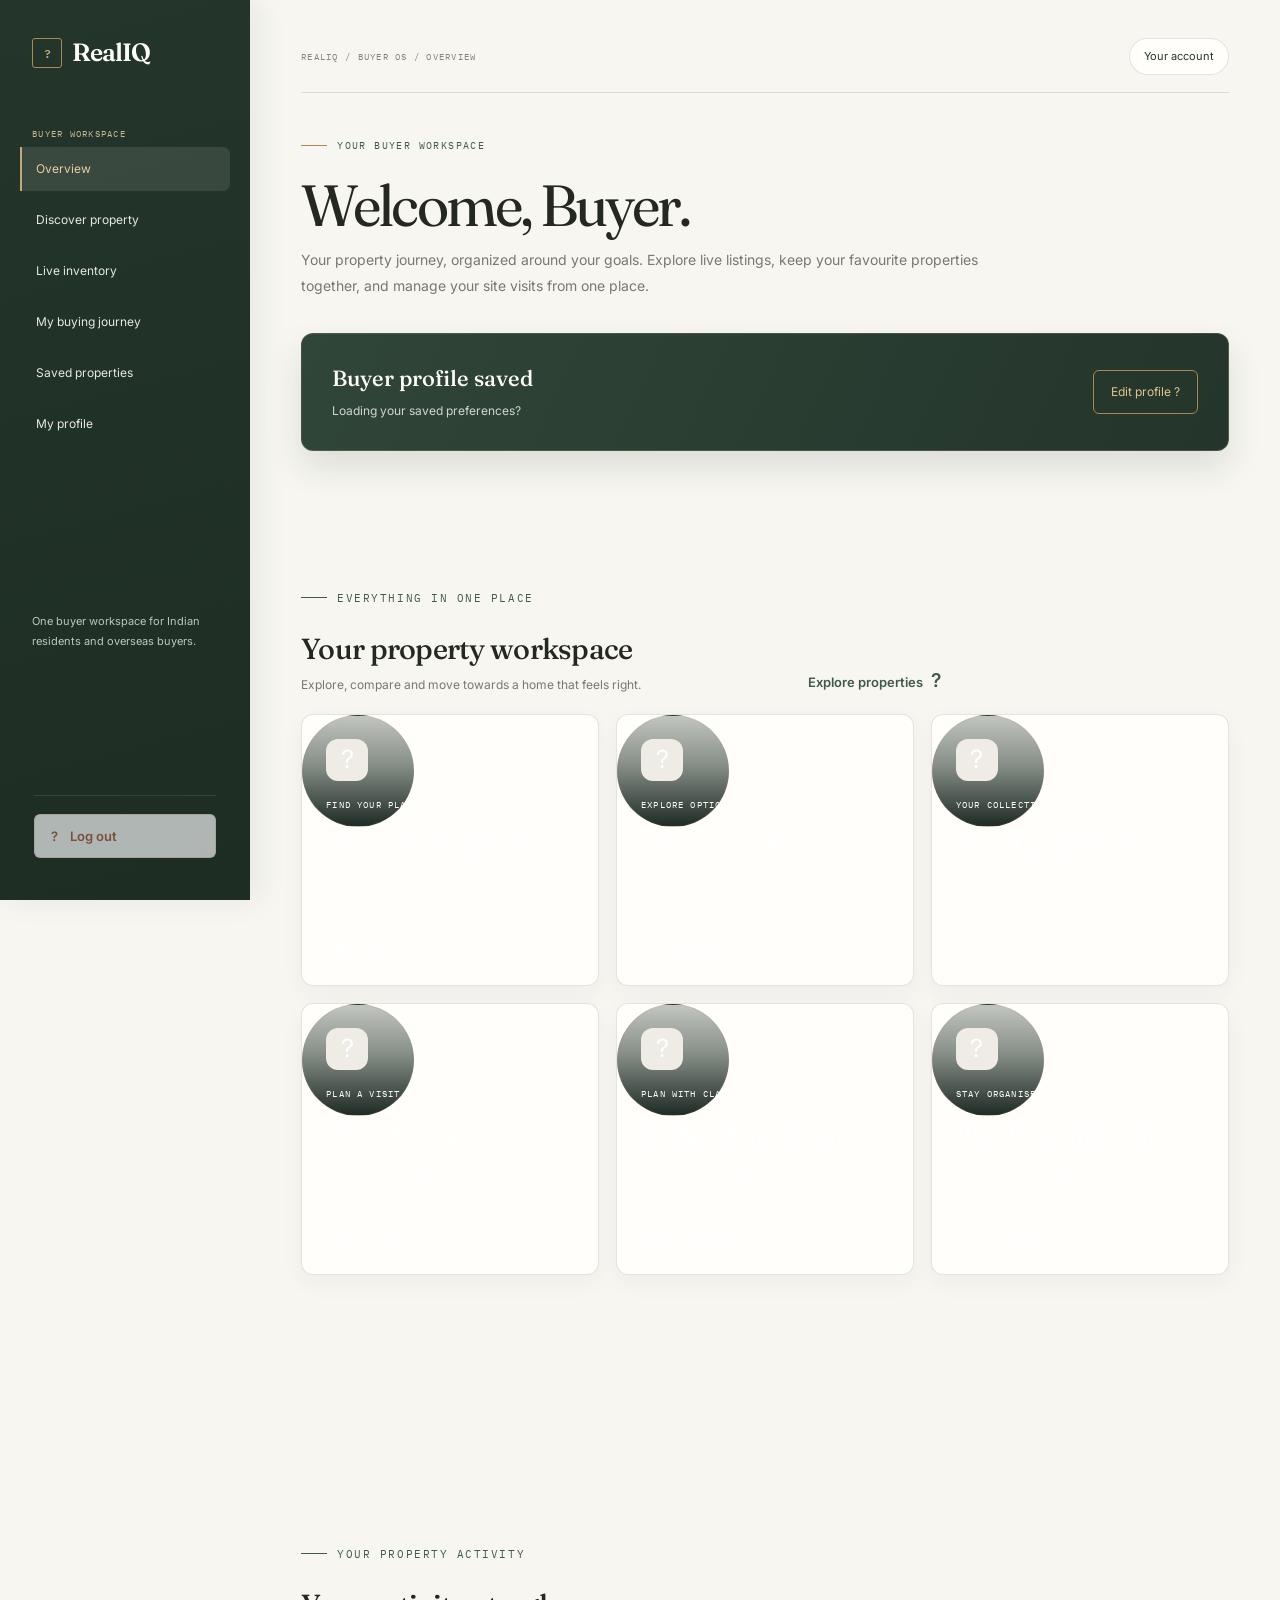
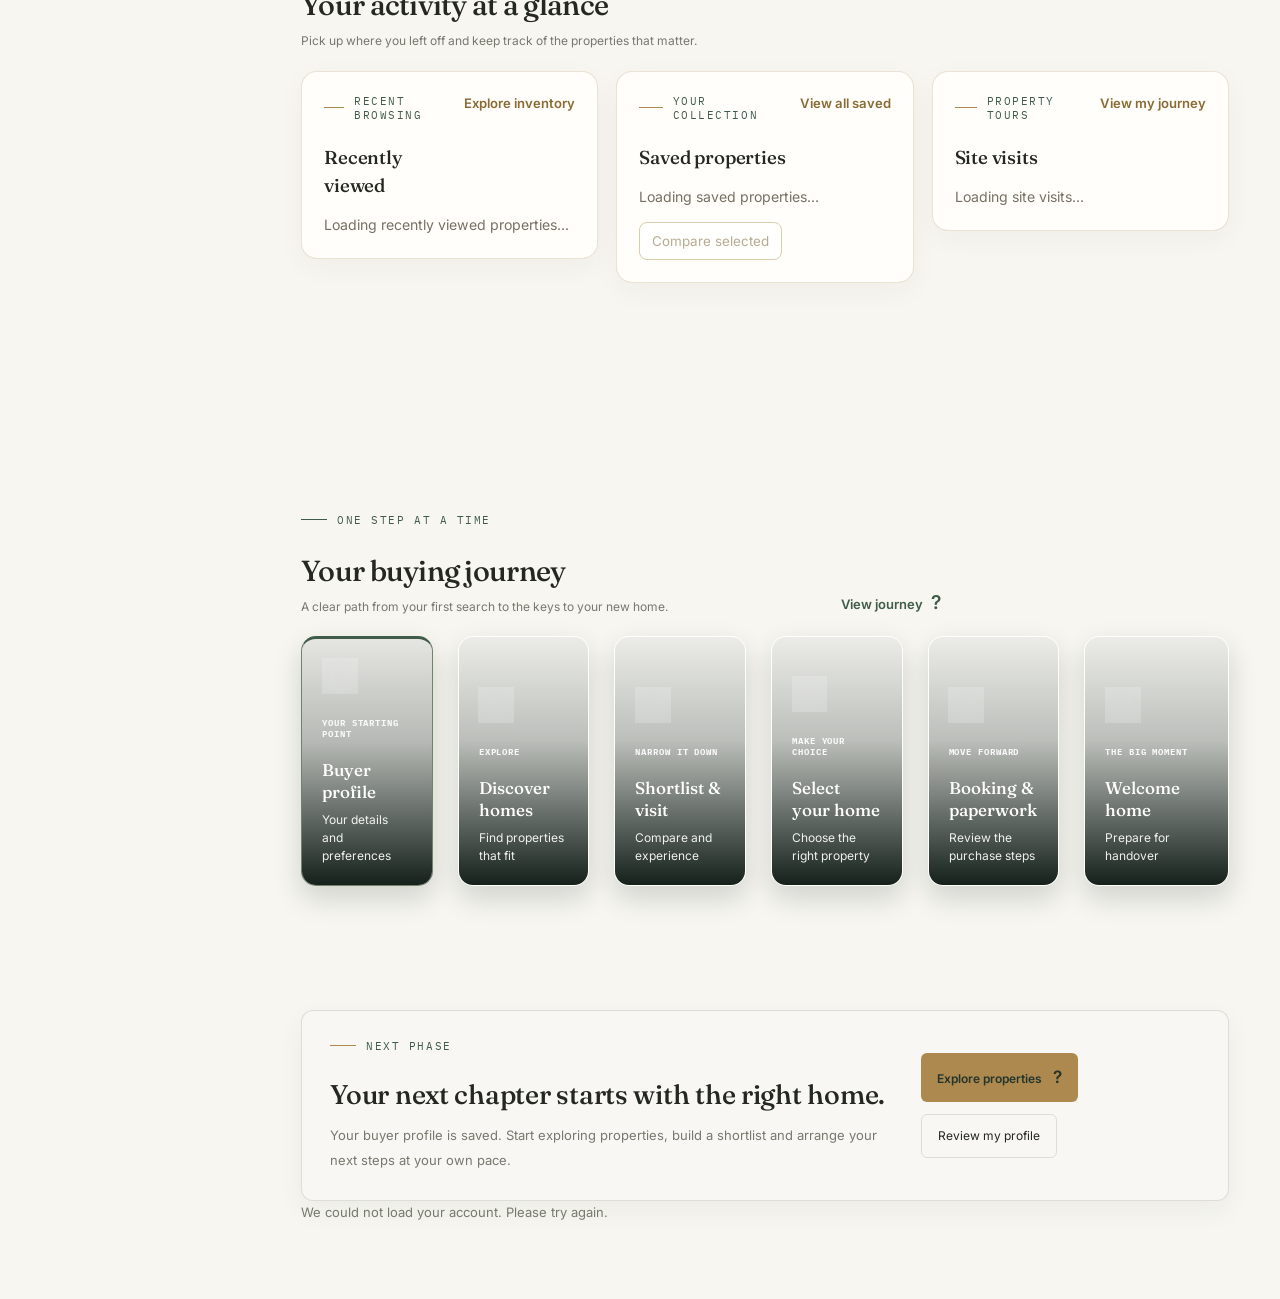
==== commit fba896fd: "fix: restore buyer dashboard next phase label" ====
--- a/buyer-dashboard.html
+++ b/buyer-dashboard.html
@@ -914,7 +914,7 @@
 
       <section class="next-panel journey-next">
         <div>
-          <div class="eyebrow">A GOOD PLACE TO BEGIN</div>
+          <div class="eyebrow">Next phase</div>
           <h3>Your next chapter starts with the right home.</h3>
           <p>Your buyer profile is saved. Start exploring properties, build a shortlist and arrange your next steps at your own pace.</p>
         </div>
